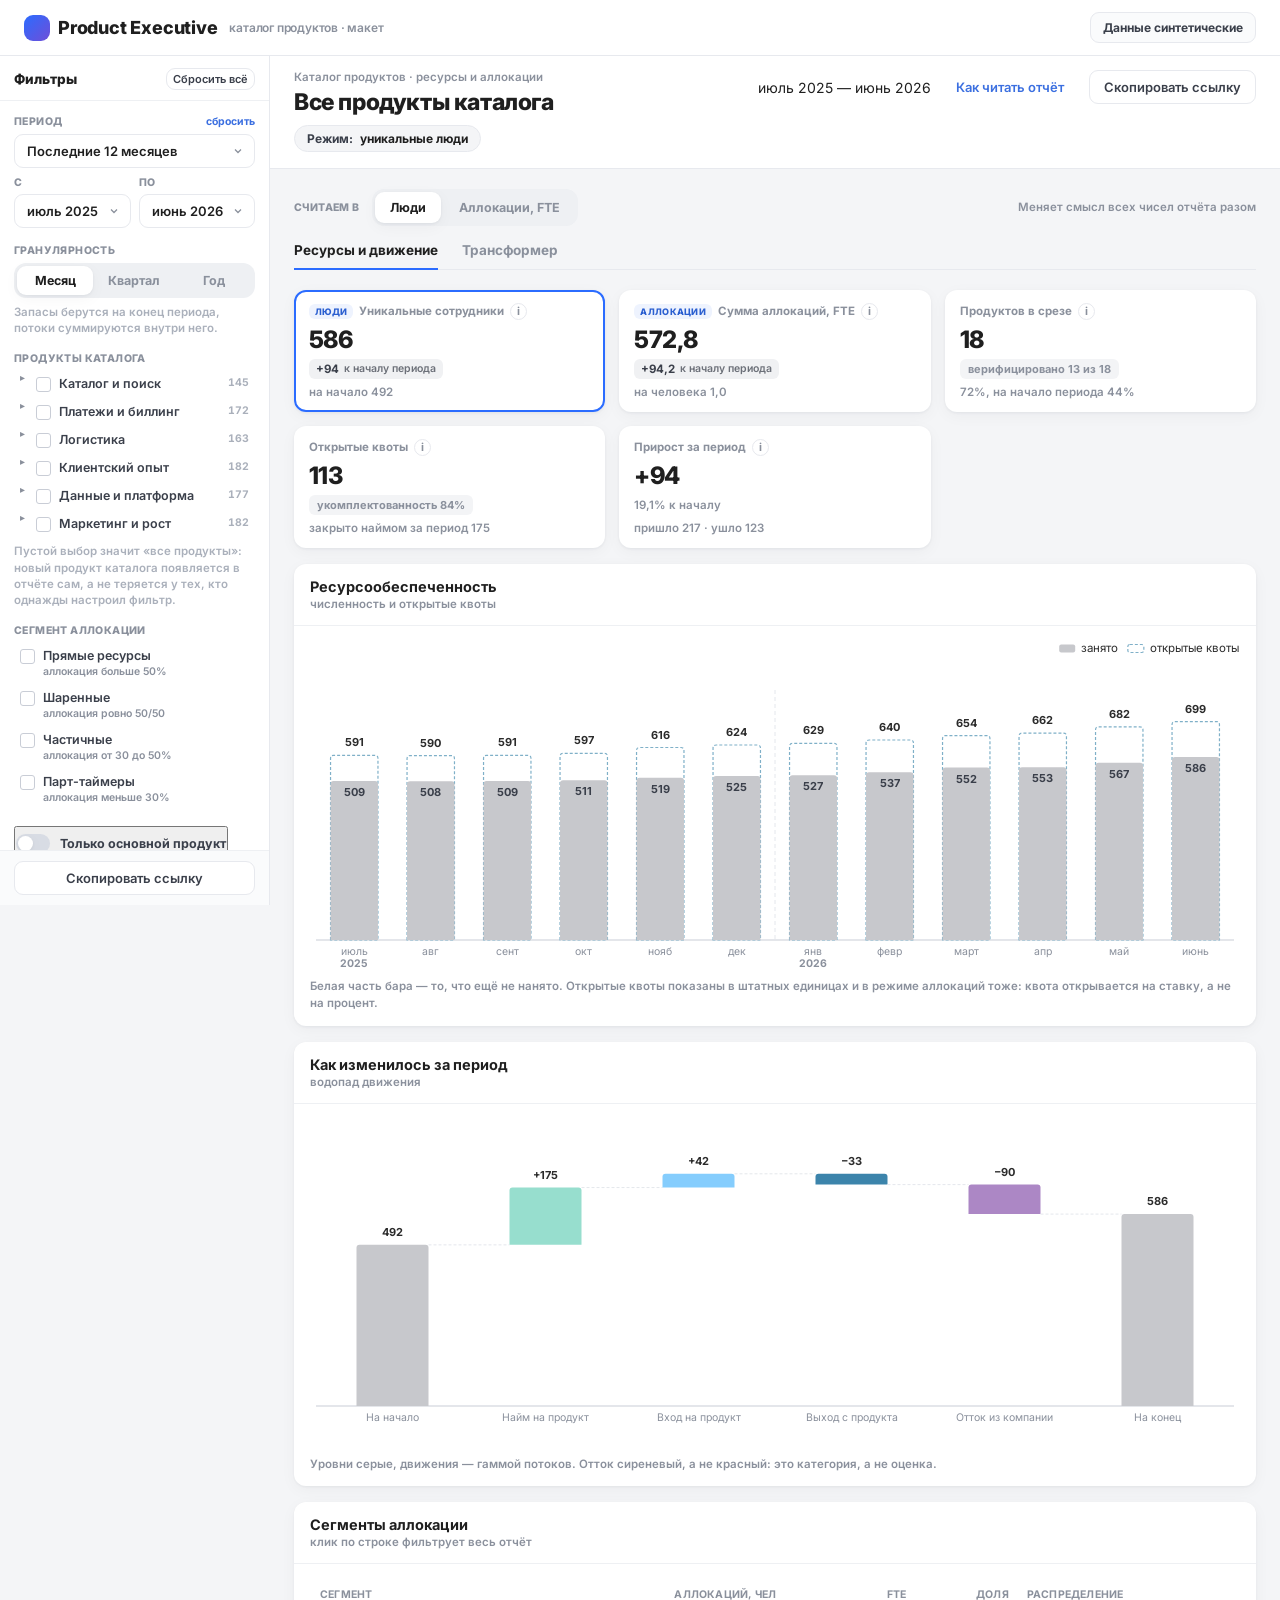
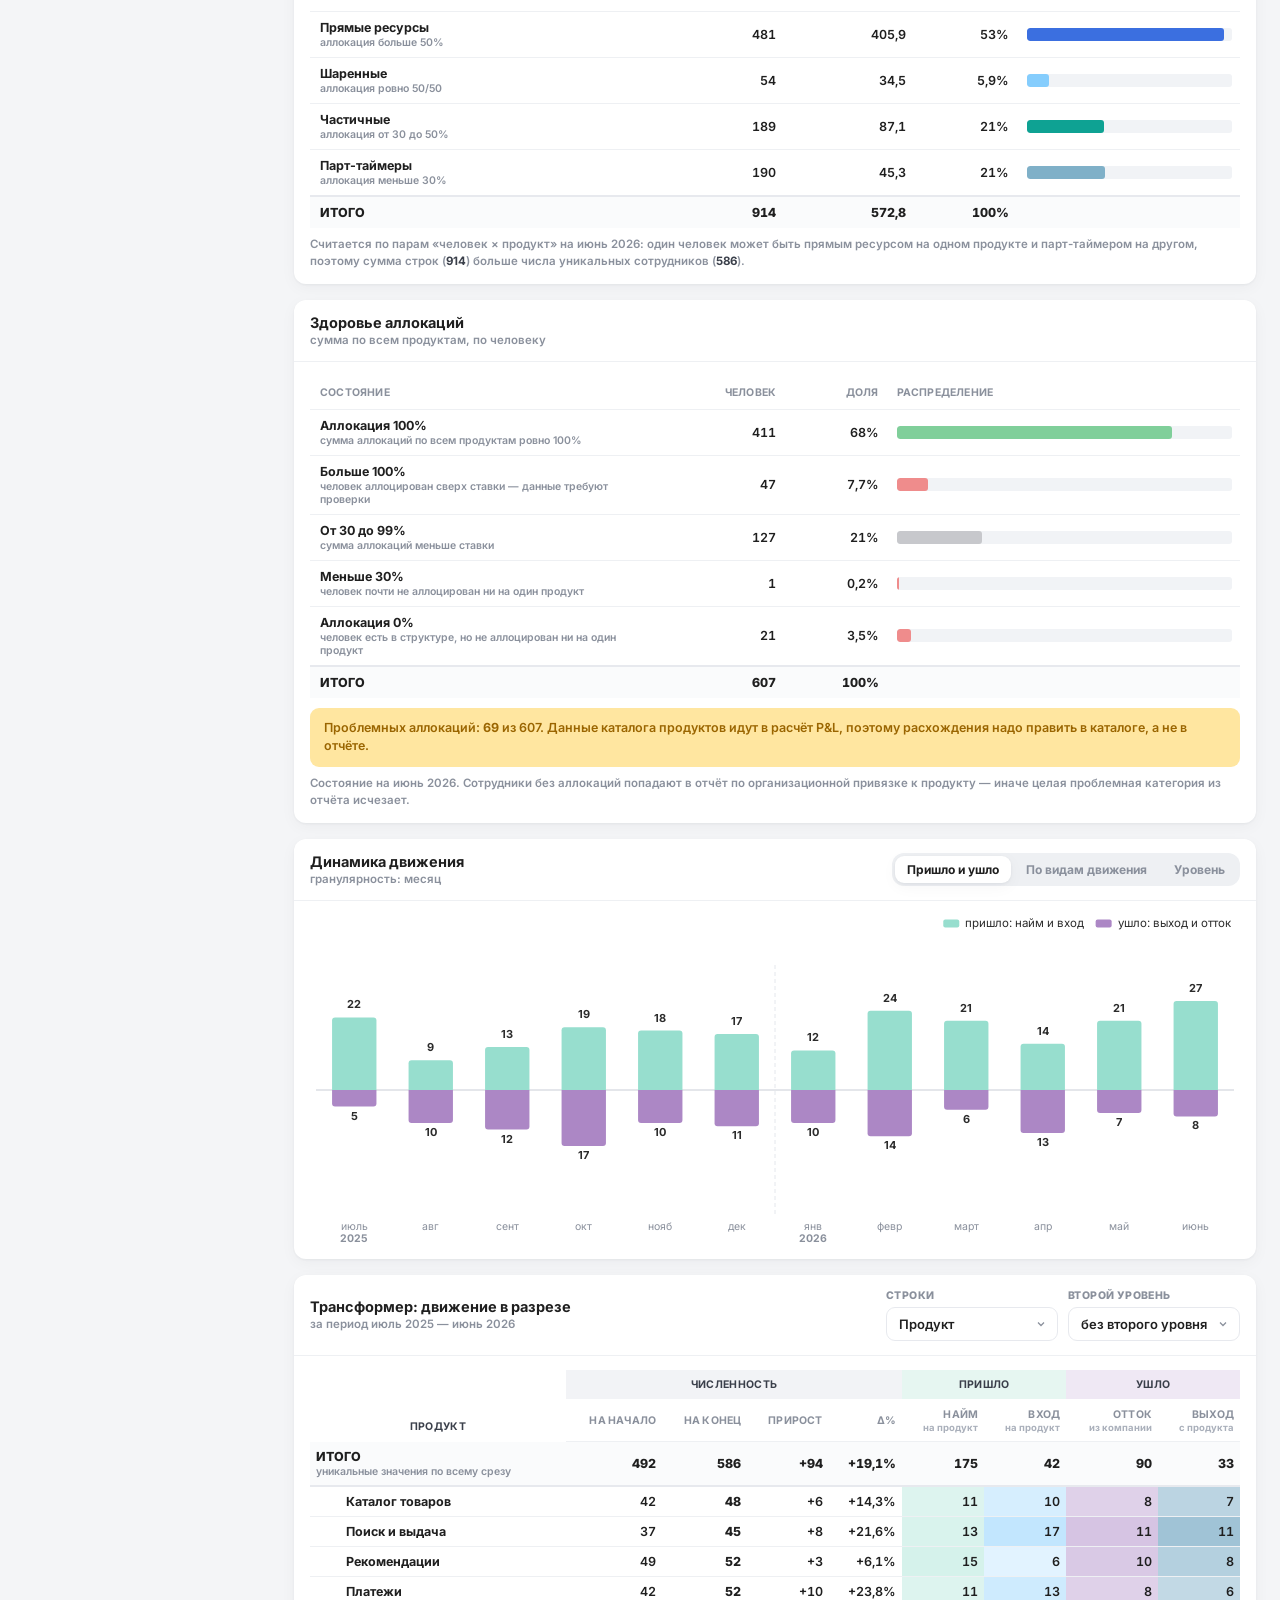
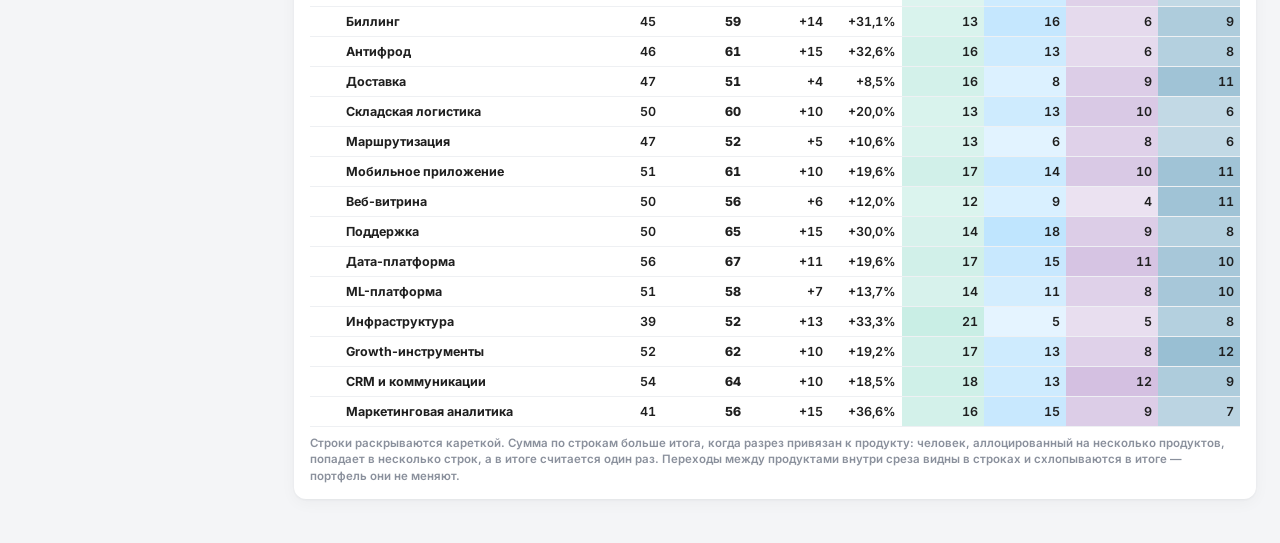
==== index.html @ 0eaf1af5 "Product Executive Report: ресурсы и аллокации по продуктовой структуре Аналитический борт для HRBP, " ====
<!DOCTYPE html>
<html lang="ru">
<head>
<meta charset="utf-8">
<meta name="viewport" content="width=device-width,initial-scale=1">
<title>Product Executive Report — ресурсы и аллокации по продуктовой структуре</title>
<link rel="preconnect" href="https://fonts.googleapis.com">
<link rel="preconnect" href="https://fonts.gstatic.com" crossorigin>
<link href="https://fonts.googleapis.com/css2?family=Inter:wght@400;600;700;800&display=swap" rel="stylesheet">
<link rel="stylesheet" href="styles.css">
</head>
<body>
<a class="skip-link" href="#view">Перейти к отчёту</a>
<div class="shelf-scrim" id="shelfScrim"></div>

<!-- ===== Шапка приложения =====
     Над телом отчёта живёт только одна полоса. Всё остальное — фильтры,
     контекст, точки входа в справку — внутри тела: во встраиваемом
     инструменте выше тела ничего своего не сверстать. -->
<header class="apphead">
  <div class="apphead-top">
    <button class="shelf-toggle" data-shelf="1" aria-label="Открыть фильтры" aria-expanded="false">☰</button>
    <div class="logo"><span class="mark"></span>Product Executive&nbsp;<small>каталог продуктов · макет</small></div>
    <div class="spacer"></div>
    <span class="period">Данные синтетические</span>
  </div>
</header>

<!-- ===== Полка фильтров слева, отчёт справа =====
     Полка стоит слева и остаётся на экране: этот отчёт читают, крутя
     страницу вниз, и фильтр обязан быть под рукой на любом блоке. -->
<div class="layout">
  <aside class="shelf" id="shelf" aria-label="Фильтры отчёта">
    <div class="shelf-h"><b>Фильтры</b>
      <button class="btn xs" data-reset="all">Сбросить всё</button></div>
    <div class="shelf-b" id="shelfBody"></div>
    <div class="shelf-f">
      <button class="btn" data-link="1">Скопировать ссылку</button>
    </div>
  </aside>

  <div class="main-col">
    <section class="reporthead" id="reporthead"></section>
    <main class="content" id="view" tabindex="-1"></main>
  </div>
</div>

<!-- ===== Как читать отчёт =====
     Онбординг, а не документация: четыре правила, каждое одной фразой
     и одним абзацем пояснения. -->
<div class="ovl hidden" id="helpOvl">
  <div class="modal">
    <div class="modal-h">
      <h3>Как читать отчёт</h3>
      <p>Четыре правила, которые делают весь отчёт понятным.</p>
    </div>
    <div class="modal-b">
      <div class="fgrp">
        <label>Люди и аллокации — разные числа, и оба верные</label>
        <div class="fhint">Аллокация — процент занятости человека на продукте, поэтому один человек
          живёт сразу на нескольких продуктах. В режиме «Люди» он считается один раз, в режиме
          «Аллокации» — своими процентами. Переключатель наверху меняет смысл всех чисел разом.</div>
      </div>
      <div class="fgrp">
        <label>Сумма по продуктам больше итога — так и должно быть</label>
        <div class="fhint">В разрезе по продуктам человек попадает в столько строк, на сколько
          продуктов он аллоцирован, а в итоге считается один раз. По этой же причине переходы между
          продуктами внутри выбранного среза видны в строках и схлопываются в итоге: портфель они
          не меняют.</div>
      </div>
      <div class="fgrp">
        <label>Четыре вида движения, а не два</label>
        <div class="fhint">Найм на продукт — человек новый и в компании, и на продукте.
          Вход на продукт — уже работал, но стоял на другом. Выход с продукта — остался в компании.
          Отток — ушёл из компании. В режиме аллокаций к ним добавляется пятое движение:
          изменение процента у тех, кто с продукта не уходил.</div>
      </div>
      <div class="fgrp">
        <label>Цвет здесь почти всегда категория, а не оценка</label>
        <div class="fhint">Гамма движения — бирюзовый приход, сиреневый уход — это виды потока,
          а не «хорошо» и «плохо»: рост найма сам по себе не достижение. Зелёный и красный
          появляются только там, где оценка действительно есть: верификация аллокаций,
          укомплектованность квот и здоровье аллокаций.</div>
      </div>
    </div>
    <div class="modal-f"><div class="sp"></div>
      <button class="btn primary" data-helpclose="1">Понятно</button></div>
  </div>
</div>

<!-- Порядок жёсткий: каждый следующий файл читает неймспейс предыдущего.
     Внешних библиотек нет — всё рисуется на голом SVG в draw.js. -->
<script src="data.js"></script>
<script src="draw.js"></script>
<script src="ui.js"></script>
<script src="screens/overview.js"></script>
<script src="screens/transformer.js"></script>
<script src="app.js"></script>
</body>
</html>
---- styles.css ----
/* ============================================================================
   Product Executive Report — стили.
   Дизайн-система TeamPulse: токены раздела 2 скопированы целиком, значения
   не правлены. Всё, что добавлено здесь, собрано ИЗ ТОКЕНОВ — новых величин
   «на глаз» в файле нет.
   ========================================================================== */
:root{
  /* ---------- Поверхности и текст ---------- */
  --bg:#f4f5f7; --card:#ffffff; --line:#e7e9ee; --line2:#eef0f3;
  --ink:#1f1f1f; --ink2:#3a3f4a; --muted:#8a909c; --muted2:#aab0bb;

  /* ---------- Светофор: ровно два сигнала ---------- */
  --green:#12b048; --green-bg:#bff2cd; --green-tx:#0a8f3c;
  --red:#f51f1f;   --red-bg:#ffcccc;   --red-tx:#d11414;
  /* Жёлтый в светофоре ЗАПРЕЩЁН. Он есть только для severity AI-плашек. */
  --warn:#f59300;  --warn-bg:#ffe6a0;  --warn-tx:#9a6500;

  /* ---------- Акцент и служебное ---------- */
  --blue:#3b6fe0;  --blue-bg:#eef3fe;  --act:#2b6cff;
  --ai:#6f4ed8;    --ai-bg:#f2eefc;    --ai-tx:#5334c4;
  --bench:#9aa0ac;

  /* ---------- Расстояния: десять ступеней ---------- */
  --s1:2px;  --s2:4px;  --s3:6px;  --s4:8px;  --s5:10px;
  --s6:12px; --s7:14px; --s8:16px; --s9:20px; --s10:24px;

  /* ---------- Типографика: семь ролей ---------- */
  --fs-micro:9.5px; --fs-cap:10.5px; --fs-note:11.5px; --fs-body:12.5px;
  --fs-lead:13.5px; --fs-head:16px;  --fs-hero:24px;

  /* ---------- Радиусы ---------- */
  --r1:3px; --r2:6px; --r3:9px; --r4:12px; --r5:16px; --r-pill:999px;
  --radius:var(--r4);
  --pad-cell:var(--s5);

  /* ---------- Тени: ровно две ---------- */
  --shadow:0 1px 3px rgba(20,28,45,.06),0 4px 16px rgba(20,28,45,.04);
  --shadow-lg:0 8px 28px rgba(20,28,45,.16);

  /* ---------- Геометрия ---------- */
  --head-h:51px;
  /* Зеркало STACK_GAP из draw.js. Один зазор задаётся двумя механизмами:
     внутри SVG — константой, между двумя SVG — этим токеном. Расходиться
     им нельзя, иначе одинаковый по смыслу воздух выглядит разным. */
  --chart-gap:26px;
  --shelf-w:270px;      /* ширина полки фильтров */
}
*{box-sizing:border-box}
html,body{margin:0;padding:0}
body{font-family:Inter,Helvetica,Arial,sans-serif;font-size:14px;
  background:var(--bg);color:var(--ink);-webkit-font-smoothing:antialiased}
button{font-family:inherit}
.hidden{display:none!important}

/* ===== Шапка приложения ===== */
.apphead{background:#fff;border-bottom:1px solid var(--line);position:sticky;top:0;z-index:50}
.apphead-top{display:flex;align-items:center;gap:var(--s7);padding:var(--s6) var(--s10)}
.logo{font-weight:800;font-size:18px;letter-spacing:-.2px;display:flex;align-items:center;gap:var(--s4)}
.logo .mark{width:26px;height:26px;border-radius:var(--r3);
  background:linear-gradient(135deg,#2b6cff,#6f4ed8);display:inline-block}
.logo small{color:var(--muted);font-weight:600;font-size:12px}
.apphead .spacer{flex:1}
.apphead .period{font-size:12px;color:var(--ink2);font-weight:700;border:1px solid var(--line);
  border-radius:var(--r3);padding:7px var(--s6);background:#fafbfc;white-space:nowrap}

/* ===== Кнопки ===== */
.btn{border:1px solid var(--line);background:#fff;border-radius:var(--r3);padding:8px 14px;
  font-weight:600;color:var(--ink2);cursor:pointer;font-size:13px;display:inline-flex;
  align-items:center;gap:7px;transition:background .15s,border-color .15s}
.btn:hover{background:#fafbfc;border-color:#d8dce4}
.btn.primary{background:var(--act);border-color:var(--act);color:#fff}
.btn.primary:hover{background:#1b5cf0}
.btn.ghost{border-color:transparent;color:var(--blue)}
.btn.ghost:hover{background:var(--blue-bg)}
.btn.xs{padding:3px 6px;min-width:24px;font-size:11px}

/* ===== Раскладка: полка фильтров слева, отчёт справа ===== */
.layout{display:flex;min-height:calc(100vh - var(--head-h));align-items:stretch}
.shelf{width:var(--shelf-w);flex:0 0 var(--shelf-w);background:#fff;
  border-right:1px solid var(--line);position:sticky;top:var(--head-h);
  height:calc(100vh - var(--head-h));display:flex;flex-direction:column}
.shelf-h{display:flex;align-items:center;gap:var(--s4);padding:var(--s6) var(--s7) var(--s5);
  border-bottom:1px solid var(--line2)}
.shelf-h b{font-size:var(--fs-lead);font-weight:800;flex:1}
.shelf-b{flex:1;min-height:0;overflow-y:auto;padding:var(--s7) var(--s7) var(--s9)}
.shelf-f{border-top:1px solid var(--line2);padding:var(--s5) var(--s7);display:flex;gap:var(--s4);background:#fafbfc}
.shelf-f .btn{flex:1;justify-content:center}
.main-col{flex:1;min-width:0;display:flex;flex-direction:column;background:var(--bg)}
.content{flex:1;padding:var(--s9) var(--s10) 44px;min-width:0}

/* ===== Группа фильтров ===== */
.fg{margin-bottom:var(--s8)}
.fg>label,.fg .fg-h{display:flex;align-items:center;gap:var(--s3);font-size:var(--fs-cap);
  text-transform:uppercase;letter-spacing:.4px;color:var(--muted);font-weight:800;margin-bottom:var(--s3)}
.fg .fg-h .sp{flex:1}
.fg .fg-h button{border:0;background:transparent;padding:0;font:inherit;font-size:var(--fs-cap);
  text-transform:none;letter-spacing:0;color:var(--blue);font-weight:700;cursor:pointer}
.fg .fg-h button:hover{text-decoration:underline}
.fhint{font-size:var(--fs-note);color:var(--muted2);font-weight:600;margin-top:var(--s3);line-height:1.4}
.ctl{display:flex;flex-direction:column;gap:5px}
.ctl>span,.ctl label{font-size:var(--fs-cap);text-transform:uppercase;letter-spacing:.4px;
  color:var(--muted);font-weight:800}
select,.ctl select{appearance:none;border:1px solid var(--line);background:#fff;border-radius:var(--r3);
  padding:8px 30px 8px var(--s6);font-size:13px;color:var(--ink);font-weight:600;cursor:pointer;
  width:100%;max-width:100%;text-overflow:ellipsis;font-family:inherit;
  background-image:url("data:image/svg+xml;utf8,<svg xmlns='http://www.w3.org/2000/svg' width='12' height='12' viewBox='0 0 24 24' fill='none' stroke='%238a909c' stroke-width='2.5'><path d='M6 9l6 6 6-6'/></svg>");
  background-repeat:no-repeat;background-position:right var(--s5) center}
.fg-row{display:flex;gap:var(--s4);margin-top:var(--s4)}
.fg-row .ctl{flex:1;min-width:0}

/* Сегментированный переключатель */
.sub-tabs{display:inline-flex;gap:3px;background:#eef0f3;border-radius:var(--r4);padding:3px;margin:0}
.sub-tab{border:0;background:transparent;padding:8px 15px;border-radius:var(--r3);font-weight:700;
  font-size:var(--fs-body);color:var(--muted);cursor:pointer;display:inline-flex;align-items:center;
  gap:7px;transition:background .15s,color .15s;white-space:nowrap}
.sub-tab:hover{color:var(--ink2)}
.sub-tab.active{background:#fff;color:var(--ink);box-shadow:var(--shadow)}
.sub-tabs.wide{display:flex;width:100%}
.sub-tabs.wide .sub-tab{flex:1;justify-content:center;padding:7px var(--s5)}

/* Чекбоксы: дерево продуктов, сегменты, флаги */
.opt-list{display:flex;flex-direction:column;gap:1px}
.opt-i{display:flex;align-items:flex-start;gap:var(--s4);width:100%;text-align:left;border:0;
  background:none;padding:5px var(--s3);border-radius:var(--r2);font:inherit;font-size:var(--fs-body);
  font-weight:600;color:var(--ink2);cursor:pointer;line-height:1.35}
.opt-i:hover{background:#f4f6fa}
.opt-i .box{flex:none;width:15px;height:15px;margin-top:1px;border:1.5px solid #c9cdd6;
  border-radius:var(--r1);background:#fff;position:relative}
.opt-i.on .box{background:var(--act);border-color:var(--act)}
.opt-i.on .box::after{content:'';position:absolute;left:4px;top:1px;width:4px;height:8px;
  border:solid #fff;border-width:0 2px 2px 0;transform:rotate(45deg)}
.opt-i.part .box{background:var(--act);border-color:var(--act)}
.opt-i.part .box::after{content:'';position:absolute;left:2.5px;top:6px;width:8px;height:2px;background:#fff}
.opt-i .nm{min-width:0;flex:1}
.opt-i .cnt{flex:none;font-size:var(--fs-cap);font-weight:700;color:var(--muted2);
  font-variant-numeric:tabular-nums}
.opt-i .sub{display:block;font-size:var(--fs-cap);color:var(--muted);font-weight:600}
.opt-i.kid{padding-left:var(--s9)}
.tree-tw{border:0;background:none;padding:0;margin:0;width:16px;flex:none;color:var(--muted);
  font-size:10px;cursor:pointer;line-height:1.35}
.tree-tw:hover{color:var(--act)}
.tree-row{display:flex;align-items:flex-start}
.tree-row .opt-i{flex:1;min-width:0}

/* Тумблер «только основной продукт» */
.sw-row{display:flex;align-items:center;gap:var(--s5);cursor:pointer;padding:var(--s3) 0}
.sw{flex:none;width:34px;height:19px;border-radius:var(--r-pill);background:#d8dce4;position:relative;
  transition:background .16s}
.sw::after{content:'';position:absolute;left:2px;top:2px;width:15px;height:15px;border-radius:50%;
  background:#fff;box-shadow:var(--shadow);transition:transform .16s}
.sw-row.on .sw{background:var(--act)}
.sw-row.on .sw::after{transform:translateX(15px)}
.sw-row .sw-t{font-size:var(--fs-body);font-weight:700;color:var(--ink2)}

/* ===== Заголовок отчёта ===== */
.reporthead{background:#fff;border-bottom:1px solid var(--line);padding:var(--s7) var(--s10) var(--s8)}
.rh-row{display:flex;align-items:flex-start;gap:var(--s8);flex-wrap:wrap}
.rh-main{min-width:0;flex:1}
.rh-crumbs{font-size:var(--fs-note);color:var(--muted);font-weight:600;margin-bottom:5px}
.rh-title{font-size:23px;font-weight:800;letter-spacing:-.4px;margin:0 0 var(--s4);line-height:1.2}
.rh-side{display:flex;align-items:center;gap:var(--s5);flex-wrap:wrap}
.chips{display:flex;align-items:center;gap:var(--s4);flex-wrap:wrap}
.chip{display:inline-flex;align-items:center;gap:7px;border-radius:var(--r-pill);padding:5px var(--s6);
  font-size:12px;font-weight:700;background:var(--blue-bg);color:#2b5fd0;border:1px solid #dbe6fd}
.chip .x{width:14px;height:14px;border-radius:50%;border:0;padding:0;cursor:pointer;
  background:rgba(43,95,208,.14);color:#2b5fd0;font-size:11px;line-height:1;
  display:inline-flex;align-items:center;justify-content:center}
.chip .x:hover{background:rgba(43,95,208,.28)}
.chip.bench{background:#f4f5f7;color:var(--ink2);border-color:var(--line)}
.chip.bench b{color:var(--ink)}

/* Полоса режима: люди или аллокации. Стоит над отчётом, потому что меняет
   не один блок, а смысл всех чисел сразу. */
.moderow{display:flex;align-items:center;gap:var(--s6);flex-wrap:wrap;margin:0 0 var(--s8)}
.moderow .lbl{font-size:var(--fs-cap);text-transform:uppercase;letter-spacing:.4px;
  color:var(--muted);font-weight:800}
.moderow .sp{flex:1}
.hint-txt{font-size:var(--fs-note);color:var(--muted);font-weight:600;max-width:520px;text-align:right}
.tabs{display:flex;gap:var(--s10);border-bottom:1px solid var(--line);margin:0 0 var(--s9)}
.tab{border:0;background:none;padding:0 0 var(--s5);font:inherit;font-size:var(--fs-lead);
  font-weight:700;color:var(--muted);cursor:pointer;border-bottom:2px solid transparent;margin-bottom:-1px}
.tab:hover{color:var(--ink2)}
.tab.active{color:var(--ink);border-bottom-color:var(--act)}

/* ===== Заголовок блока ===== */
.block-h{display:flex;align-items:baseline;gap:var(--s6);margin:var(--s10) 0 var(--s5);flex-wrap:wrap}
.block-h:first-child{margin-top:0}
.block-name{font-size:var(--fs-head);font-weight:800;letter-spacing:-.2px}
.block-hint{font-size:12px;color:var(--muted);font-weight:600}
.block-h .sp{flex:1}

/* ===== KPI ===== */
.kpis{display:grid;grid-template-columns:repeat(auto-fit,minmax(176px,1fr));gap:var(--s7);
  margin-bottom:var(--s8)}
.kpis.n2{grid-template-columns:repeat(2,minmax(0,1fr))}
.kpis.n3{grid-template-columns:repeat(3,minmax(0,1fr))}
.kpis.n4{grid-template-columns:repeat(4,minmax(0,1fr))}
.kpis.n5{grid-template-columns:repeat(5,minmax(0,1fr))}
.kpi{background:#fff;border-radius:var(--radius);box-shadow:var(--shadow);padding:13px 15px}
.kpi .k-label{font-size:var(--fs-note);color:var(--muted);font-weight:700;margin-bottom:7px;
  display:flex;align-items:center;gap:var(--s3);flex-wrap:wrap}
.kpi .k-val{font-size:var(--fs-hero);font-weight:800;letter-spacing:-.6px;line-height:1.1}
.kpi .k-row{display:flex;align-items:center;gap:var(--s4);margin-top:var(--s3);flex-wrap:wrap}
.kpi .k-row:empty{margin:0}
.kpi .k-sub{font-size:var(--fs-note);color:var(--muted);font-weight:600}
.kpi.lead-card{outline:2px solid var(--act);outline-offset:-2px}
/* Одна высота строк во всей полосе: карточка — subgrid на четыре строки
   родителя. Перенос заголовка в одной карточке добавляет строку ВСЕМ, зато
   значения и подписи остаются на одном уровне. @supports обязателен: без
   subgrid карточка должна остаться обычным блоком. */
@supports (grid-template-rows:subgrid){
  .kpi{display:grid;grid-template-rows:subgrid;grid-row:span 4;row-gap:0}
}

/* ===== Панели ===== */
.panel{background:#fff;border-radius:var(--radius);box-shadow:var(--shadow);overflow:hidden}
.panel-h{padding:var(--s7) var(--s8);font-weight:700;font-size:14.5px;
  border-bottom:1px solid var(--line2);display:flex;align-items:center;
  justify-content:space-between;gap:var(--s6)}
.panel-h .sub{font-size:var(--fs-note);color:var(--muted);font-weight:600}
.panel-h .h-txt{display:flex;flex-direction:column;gap:2px;min-width:0}
.panel-h.with-tabs{flex-wrap:wrap;row-gap:var(--s5)}
.panel-h .sub-tabs{margin:0 0 0 auto;flex:0 0 auto}
.panel-h .sub-tabs .sub-tab{padding:6px var(--s6);font-size:12px}
.panel-h select{width:auto;min-width:150px}
.panel-b{padding:var(--s7) var(--s8)}
/* Переключатели содержимого панели живут в её шапке или первой строкой тела —
   там, где меняется то, что они переключают, а не в отдельной полосе над
   панелью. Больше пяти вариантов — это select, а не сегментированный
   переключатель. */
.h-ctl{display:flex;gap:var(--s5);align-items:flex-end;flex-wrap:wrap;margin:0 0 var(--s7)}
.panel-h .h-ctl{margin:0 0 0 auto}
.h-ctl select{min-width:0;width:auto}
.h-ctl .ctl{min-width:132px}
/* align-items:start — панели стоят своей высотой. Тянуть их до высоты соседа
   значит копить пустоту под таблицей: соседняя панель выше не потому, что
   в ней больше смысла, а потому, что в ней больше строк. */
.grid2{display:grid;grid-template-columns:minmax(0,1fr) minmax(0,1fr);gap:var(--s8);align-items:start}
.grid-2-1{display:grid;grid-template-columns:minmax(0,1.35fr) minmax(0,1fr);gap:var(--s8);align-items:start}
.stack{display:flex;flex-direction:column;gap:var(--s8)}

/* ===== Дельты и метки ===== */
.delta{display:inline-flex;align-items:center;gap:5px;font-size:var(--fs-note);font-weight:700;
  padding:3px 7px;border-radius:var(--r2);white-space:nowrap;cursor:help}
.delta .d-vs{font-weight:600;font-size:var(--fs-cap);opacity:.72}
.delta.up{background:var(--green-bg);color:var(--green-tx)}
.delta.down{background:var(--red-bg);color:var(--red-tx)}
.delta.flat{background:#f0f1f3;color:var(--muted)}
.delta.neu{background:#f0f1f3;color:var(--ink2)}
.sig-chip{display:inline-block;font-size:11px;font-weight:700;padding:3px var(--s4);
  border-radius:var(--r2);white-space:nowrap}
.sig-chip.good{background:var(--green-bg);color:var(--green-tx)}
.sig-chip.bad{background:var(--red-bg);color:var(--red-tx)}
.sig-chip.warn,.sig-chip.neutral{background:#f3f4f6;color:var(--muted)}
.kpi-tag{display:inline-block;font-size:9px;font-weight:800;text-transform:uppercase;
  letter-spacing:.3px;padding:2px var(--s3);border-radius:var(--r2);
  background:var(--blue-bg);color:#2b5fd0}
.info{display:inline-flex;align-items:center;justify-content:center;width:17px;height:17px;
  border-radius:50%;border:1px solid var(--line);background:#fff;color:var(--muted);
  font-family:inherit;font-size:11px;font-weight:700;line-height:1;letter-spacing:.2px;
  cursor:help;flex:0 0 auto;user-select:none;transition:border-color .12s,color .12s,background .12s}
.info:hover{border-color:var(--act);background:var(--blue-bg);color:var(--act)}

/* ===== Кольцевой индикатор доли ===== */
.ring{display:inline-flex;align-items:center;gap:var(--s5)}
.ring svg{display:block}
.ring .rv{font-size:var(--fs-lead);font-weight:800}

/* ===== Таблицы ===== */
.ptable{width:100%;border-collapse:collapse;font-size:var(--fs-body)}
.ptable th{font-size:var(--fs-cap);text-transform:uppercase;letter-spacing:.2px;color:var(--muted);
  font-weight:700;text-align:right;padding:var(--s5) var(--s4);border-bottom:1px solid var(--line2);
  white-space:nowrap}
.ptable th.txt{text-align:left;padding-left:var(--pad-cell)}
.ptable td{text-align:right;padding:var(--s4);font-weight:600;border-bottom:1px solid var(--line2);
  white-space:nowrap;font-variant-numeric:tabular-nums}
.ptable td.txt{text-align:left;font-weight:700;padding-left:var(--pad-cell);font-variant-numeric:normal}
.ptable tr.urow{cursor:pointer}
.ptable tr.urow:hover{background:#fafbfc}
.ptable tr.urow.sel{background:#f5f8ff;box-shadow:inset 3px 0 0 var(--act)}
.ptable tr.total td{border-top:2px solid var(--line);border-bottom:0;font-weight:800;background:#fafbfc}
.unit-sub{display:block;font-size:var(--fs-cap);color:var(--muted);font-weight:600;margin-top:1px}
.ptable.dense th{padding:var(--s4) var(--s3);font-size:var(--fs-cap)}
.ptable.dense td{padding:7px var(--s3)}
.ptable.dense td.lead{font-weight:800;color:var(--ink)}
.ptable.dense td.vs,.ptable.dense th.vs{border-left:1px solid var(--line2)}
.tbl-wrap{overflow:auto;max-width:100%}

/* Каретка раскрытия — своя колонка, не приклеена к тексту. Строки без детей
   получают распорку, тогда имена стоят на одной вертикали. */
.caret-btn{display:inline-flex;align-items:center;justify-content:center;width:23px;height:23px;
  margin-right:7px;border:0;background:transparent;border-radius:var(--r2);color:var(--ink2);
  font-size:12px;cursor:pointer;transition:background .15s,color .15s;flex:0 0 auto}
.caret-btn:hover{background:#e7edf7;color:var(--act)}
.caret-btn[data-open]{color:var(--act)}
.caret-spacer{display:inline-block;width:23px;margin-right:7px;flex:0 0 auto}
.ptable td.txt .row-label{display:flex;align-items:flex-start}
.ptable td.txt .row-body{min-width:0}
.ptable tr.lvl2 td.txt{padding-left:var(--s10)}
.ptable tr.lvl2 td.txt .row-body{font-weight:600;color:var(--ink2)}
.ptable tr.lvl2 td{background:#fcfcfd}
.ptable tr.lvl3 td.txt{padding-left:44px}
.ptable tr.lvl3 td.txt .row-body{font-weight:600;color:var(--muted)}
.ptable tr.lvl3 td{background:#fcfcfd}
.hint-col{display:block;font-size:var(--fs-micro);font-weight:700;color:var(--muted2);
  text-transform:none;letter-spacing:0;margin-top:1px}

/* ---------- Трансформер ----------
   Шапка в две строки: смысловые группы сверху, имена колонок под ними.
   Заливка группы — гамма потоков, а НЕ светофор: приход не «хорошо»,
   уход не «плохо», оценки у движения нет. */
.pivot thead th{position:sticky;top:0;z-index:3;background:#fff}
/* Липкая строка ИТОГО стоит ПОД шапкой, поэтому её смещение обязано равняться
   высоте шапки. У таблицы с одной строкой заголовков это 26px, у трансформера
   движения с группами колонок — вдвое больше. Пока смещение было одно на всех,
   двухстрочный отступ у однострочной шапки прятал первую строку данных под
   заголовком: в матрице пропадала самая крупная профессия. */
.pivot tr.total.top td{position:sticky;top:26px;z-index:2;border-top:0;
  border-bottom:2px solid var(--line);background:#fafbfc}
.pivot.grp2 thead tr:last-child th{top:26px}
.pivot.grp2 tr.total.top td{top:52px}
.pivot thead tr.grp th{top:0;text-align:center;font-size:var(--fs-cap);letter-spacing:.3px;
  color:var(--ink2);border-bottom:1px solid #fff}
.pivot thead tr.grp th.g-cnt{background:#f2f3f6}
.pivot thead tr.grp th.g-in{background:#e6f6f1}
.pivot thead tr.grp th.g-out{background:#efe8f4}
.pivot thead tr.grp th.g-alloc{background:#e7f2f7}
.pivot thead th[rowspan]{text-align:left;vertical-align:bottom;background:#fff}
.pivot td .zero{color:var(--muted2)}
.pivot th.txt{min-width:168px}
.pivot td.txt{max-width:260px;white-space:normal}
.stable th,.mtx th{text-align:right}
.stable th.txt,.mtx th.txt{text-align:left}

/* ---------- Разбивка полосой в ячейке ----------
   Кольца и горизонтальные бар-чарты для разбивок запрещены: доля читается
   по числу точнее, чем по углу сектора. Полоса растёт от левого края —
   у всех строк общий старт, поэтому длины сравниваются глазом. */
.btable td.barcell,.btable th.bar-th{text-align:left;padding-left:var(--pad-cell)}
/* Пояснение под именем строки переносится по словам. Общий запрет переносов
   в таблицах касается ЧИСЛОВЫХ колонок — их ужимать нельзя. Здесь же
   однострочное пояснение раздувало первую колонку, и полоса распределения
   уезжала за край панели. */
.btable td.txt{white-space:normal}
.btable td.txt .unit-sub{white-space:normal}
.cellbar{display:block;width:100%;height:13px;background:#f1f3f6;border-radius:var(--r1);
  overflow:hidden;cursor:help}
.cellbar i{display:block;height:100%;border-radius:var(--r1);background:var(--act);min-width:2px}
.btable tr.total td{border-bottom:0}

/* ===== Графики ===== */
.svgchart{width:100%}
.svgchart svg{display:block;max-width:100%}
.svgchart.fill{height:100%}
.chart-stack{display:flex;flex-direction:column;gap:var(--chart-gap)}
.hit{fill:#2b6cff;fill-opacity:0;transition:fill-opacity .12s}
.barg:hover .hit,.ptg:hover .hit{fill-opacity:.05}
.barg:hover .bar{filter:brightness(1.06) saturate(1.25)}
.ptg:hover .dot{r:5.2;stroke-width:2.6}
.svgchart .dot,.svgchart .bar{transition:filter .12s,r .12s,stroke-width .12s}
@keyframes tp-grow{from{transform:scaleY(0)}to{transform:scaleY(1)}}
@keyframes tp-fade{from{opacity:0}to{opacity:1}}
@keyframes tp-draw{from{stroke-dashoffset:1}to{stroke-dashoffset:0}}
.svgchart.anim .bar{transform-box:fill-box;animation:tp-grow .48s cubic-bezier(.22,.61,.36,1) both}
.svgchart.anim .bar.up{transform-origin:50% 100%}
.svgchart.anim .bar.dn{transform-origin:50% 0}
.svgchart.anim .ln{stroke-dasharray:1;stroke-dashoffset:1;
  animation:tp-draw .76s cubic-bezier(.4,0,.2,1) both}
.svgchart.anim .lnb{animation:tp-fade .5s ease-out both;animation-delay:.1s}
.svgchart.anim .fade,.svgchart.anim .dot{animation:tp-fade .3s ease-out both}

/* ===== Легенда, сноски, пустое состояние ===== */
.legend{display:flex;gap:var(--s8);flex-wrap:wrap;align-items:center;margin:0 0 var(--s6);
  font-size:12px;color:var(--ink2)}
.legend .sw{display:inline-flex;align-items:center;gap:var(--s3);font-weight:600}
.legend .dot{width:11px;height:11px;border-radius:var(--r1);display:inline-block}
.legend .dot.hollow{background:#fff;border:1.5px dashed}
.tbl-note{margin-top:var(--s4);font-size:var(--fs-note);color:var(--muted);font-weight:600;line-height:1.45}
.tbl-note b{color:var(--ink2)}
.note-inline{font-size:12px;color:var(--muted);background:#fff;border:1px dashed var(--line);
  border-radius:var(--r3);padding:11px var(--s7);margin-bottom:var(--s7);line-height:1.5}
.empty{background:#fff;border-radius:var(--radius);box-shadow:var(--shadow);padding:38px var(--s10);
  text-align:center;color:var(--muted)}
.empty b{display:block;color:var(--ink);font-size:15px;margin-bottom:var(--s3)}

/* ===== Плашка проблемы ===== */
/* Блок, а не flex-строка: внутри плашки живёт обычный текст с выделенными
   числами, и каждый <b> в flex-раскладке становился отдельной колонкой —
   фраза рассыпалась на куски. */
.flag{display:block;border-radius:var(--r3);padding:11px var(--s7);font-size:var(--fs-body);
  font-weight:600;line-height:1.5;background:var(--warn-bg);color:var(--warn-tx);margin-top:var(--s5)}
.flag.ok{background:#fff;border:1px solid var(--line2);color:var(--muted)}
.flag .ok-dot{display:inline-block;width:8px;height:8px;border-radius:50%;
  background:var(--green);margin-right:var(--s3)}

/* ===== Тултип: единственный механизм подсказок ===== */
.tip{position:fixed;z-index:400;pointer-events:none;opacity:0;transform:translateY(3px);
  transition:opacity .11s ease-out,transform .11s ease-out;background:#fff;
  border:1px solid var(--line);border-radius:var(--r3);
  box-shadow:0 10px 30px rgba(24,33,50,.18),0 2px 6px rgba(24,33,50,.08);
  padding:9px var(--s6);font-size:12px;line-height:1.45;color:var(--ink2);font-weight:500;
  min-width:148px;max-width:300px;white-space:normal}
.tip.on{opacity:1;transform:none}
.tip .t-h{display:block;font-size:var(--fs-cap);font-weight:700;letter-spacing:.2px;
  color:var(--muted);margin-bottom:var(--s3)}
.tip .t-x{display:block;font-size:12px;font-weight:500;color:var(--ink2);line-height:1.45}
.tip .t-r{display:flex;align-items:center;gap:var(--s4);margin-top:var(--s2)}
.tip .t-r:first-child{margin-top:0}
.tip .t-m{display:inline-block;flex:0 0 auto;width:10px;height:9px;border-radius:var(--r1)}
.tip .t-m.dash{height:0;width:14px;border-radius:0;border-top:2px dashed;background:none}
.tip .t-l{font-size:var(--fs-note);font-weight:600;color:var(--muted);min-width:0}
.tip .t-v{display:inline;margin:0 0 0 auto;font-size:var(--fs-lead);font-weight:700;color:var(--ink);
  white-space:nowrap;font-variant-numeric:tabular-nums}
.tip .t-r.bench .t-v{color:var(--muted);font-weight:600}
.tip .t-n{display:block;font-size:var(--fs-note);font-weight:500;color:var(--muted);margin-top:5px}
.tip .t-r+.t-n{margin-top:var(--s4);padding-top:7px;border-top:1px solid var(--line2)}
.tip .t-n+.t-n{margin-top:2px;padding-top:0;border-top:0}
.info,.cellbar,.delta{cursor:help}

/* ===== Модалка ===== */
.ovl{position:fixed;inset:0;background:rgba(20,28,45,.42);z-index:60;display:flex;
  align-items:flex-start;justify-content:center;padding:56px 18px;overflow:auto}
.modal{background:#fff;border-radius:var(--r5);box-shadow:var(--shadow-lg);width:100%;
  max-width:660px;overflow:hidden}
.modal-h{padding:18px var(--s10) var(--s7)}
.modal-h h3{margin:0 0 5px;font-size:18px;font-weight:800;letter-spacing:-.3px}
.modal-h p{margin:0;font-size:var(--fs-body);color:var(--muted);line-height:1.45}
.modal-b{padding:var(--s8) var(--s10) var(--s4);border-top:1px solid var(--line2)}
.modal-f{padding:var(--s7) var(--s10) 18px;border-top:1px solid var(--line2);display:flex;
  align-items:center;gap:var(--s5);background:#fafbfc}
.modal-f .sp{flex:1}
.fgrp{margin-bottom:18px}
.fgrp>label{display:block;font-size:11px;text-transform:uppercase;letter-spacing:.4px;
  color:var(--muted);font-weight:800;margin-bottom:var(--s4)}
.fgrp .fhint{font-size:var(--fs-note);color:var(--muted2);font-weight:600;margin-top:7px;line-height:1.45}

/* ===== Доступность ===== */
:focus-visible{outline:3px solid rgba(43,108,255,.32);outline-offset:2px}
button:focus-visible,a:focus-visible,select:focus-visible{outline-color:var(--act)}
.skip-link{position:fixed;left:12px;top:-60px;z-index:9999;background:var(--ink);color:#fff;
  padding:10px var(--s7);border-radius:var(--r3);font-weight:700;text-decoration:none;transition:top .15s}
.skip-link:focus{top:12px}
.sr-only{position:absolute!important;width:1px!important;height:1px!important;padding:0!important;
  margin:-1px!important;overflow:hidden!important;clip:rect(0,0,0,0)!important;
  white-space:nowrap!important;border:0!important}
.urow:focus{outline:3px solid rgba(43,108,255,.25);outline-offset:-3px;background:#f5f8ff}
.shelf-toggle{display:none;border:1px solid var(--line);background:#fff;border-radius:var(--r3);
  padding:8px var(--s5);font-weight:800;color:var(--ink);cursor:pointer}
.shelf-scrim{display:none}
@media (prefers-reduced-motion:reduce){
  *,*:before,*:after{scroll-behavior:auto!important;animation-duration:.01ms!important;
    animation-iteration-count:1!important;transition-duration:.01ms!important}
}

/* ===== Адаптив =====
   Пороги поставлены по замерам: полка 270px плюс минимальная ширина отчёта
   (примерно 860px под трансформер из десяти колонок) перестают помещаться
   около 1180px — там полка и уезжает в выдвижную панель. */
@media(max-width:1320px){
  .kpis.n5{grid-template-columns:repeat(3,minmax(0,1fr))}
  .grid2,.grid-2-1{grid-template-columns:1fr}
}
@media(max-width:1180px){
  .layout{display:block}
  .shelf{position:fixed;z-index:120;left:0;top:0;bottom:0;width:min(86vw,320px);height:auto;
    transform:translateX(-105%);transition:transform .22s ease;
    box-shadow:8px 0 28px rgba(20,28,45,.18)}
  .shelf.open{transform:translateX(0)}
  .shelf-scrim{position:fixed;z-index:110;inset:0;background:rgba(20,28,45,.38)}
  .shelf-scrim.open{display:block}
  .shelf-toggle{display:inline-flex}
  .apphead{position:static}
  .content{padding:var(--s8) var(--s9) 40px}
  .reporthead{padding:var(--s7) var(--s9)}
}
@media(max-width:900px){
  .kpis,.kpis.n3,.kpis.n4,.kpis.n5{grid-template-columns:repeat(2,minmax(0,1fr));gap:var(--s5)}
  /* На узком экране таблица прокручивается, а не переносится: ужать числовые
     колонки нельзя — между значениями останется меньше воздуха, чем внутри них. */
  .tbl-wrap{overflow-x:auto}
  .ptable.pivot{min-width:860px}
  .panel-h{flex-wrap:wrap}
  .panel-h .sub-tabs{margin-left:0}
}
@media(max-width:640px){
  .kpis,.kpis.n2,.kpis.n3,.kpis.n4,.kpis.n5{grid-template-columns:1fr}
  .sub-tabs{display:flex;overflow-x:auto;max-width:100%}
  .panel-h{padding:var(--s6)}.panel-b{padding:var(--s5)}
  .content{padding:var(--s6)}
  .rh-title{font-size:20px}
  .tabs{gap:var(--s7)}
}

/* ===== Печать: не отдельная вёрстка, а снятие интерактива ===== */
@media print{
  body{background:#fff}
  .apphead,.shelf,.shelf-scrim,.sub-tabs,.btn,.tip,.tabs{display:none!important}
  .layout{display:block}
  .content{padding:0}
  .panel,.kpi{box-shadow:none;break-inside:avoid}
  .chips .x{display:none}
}
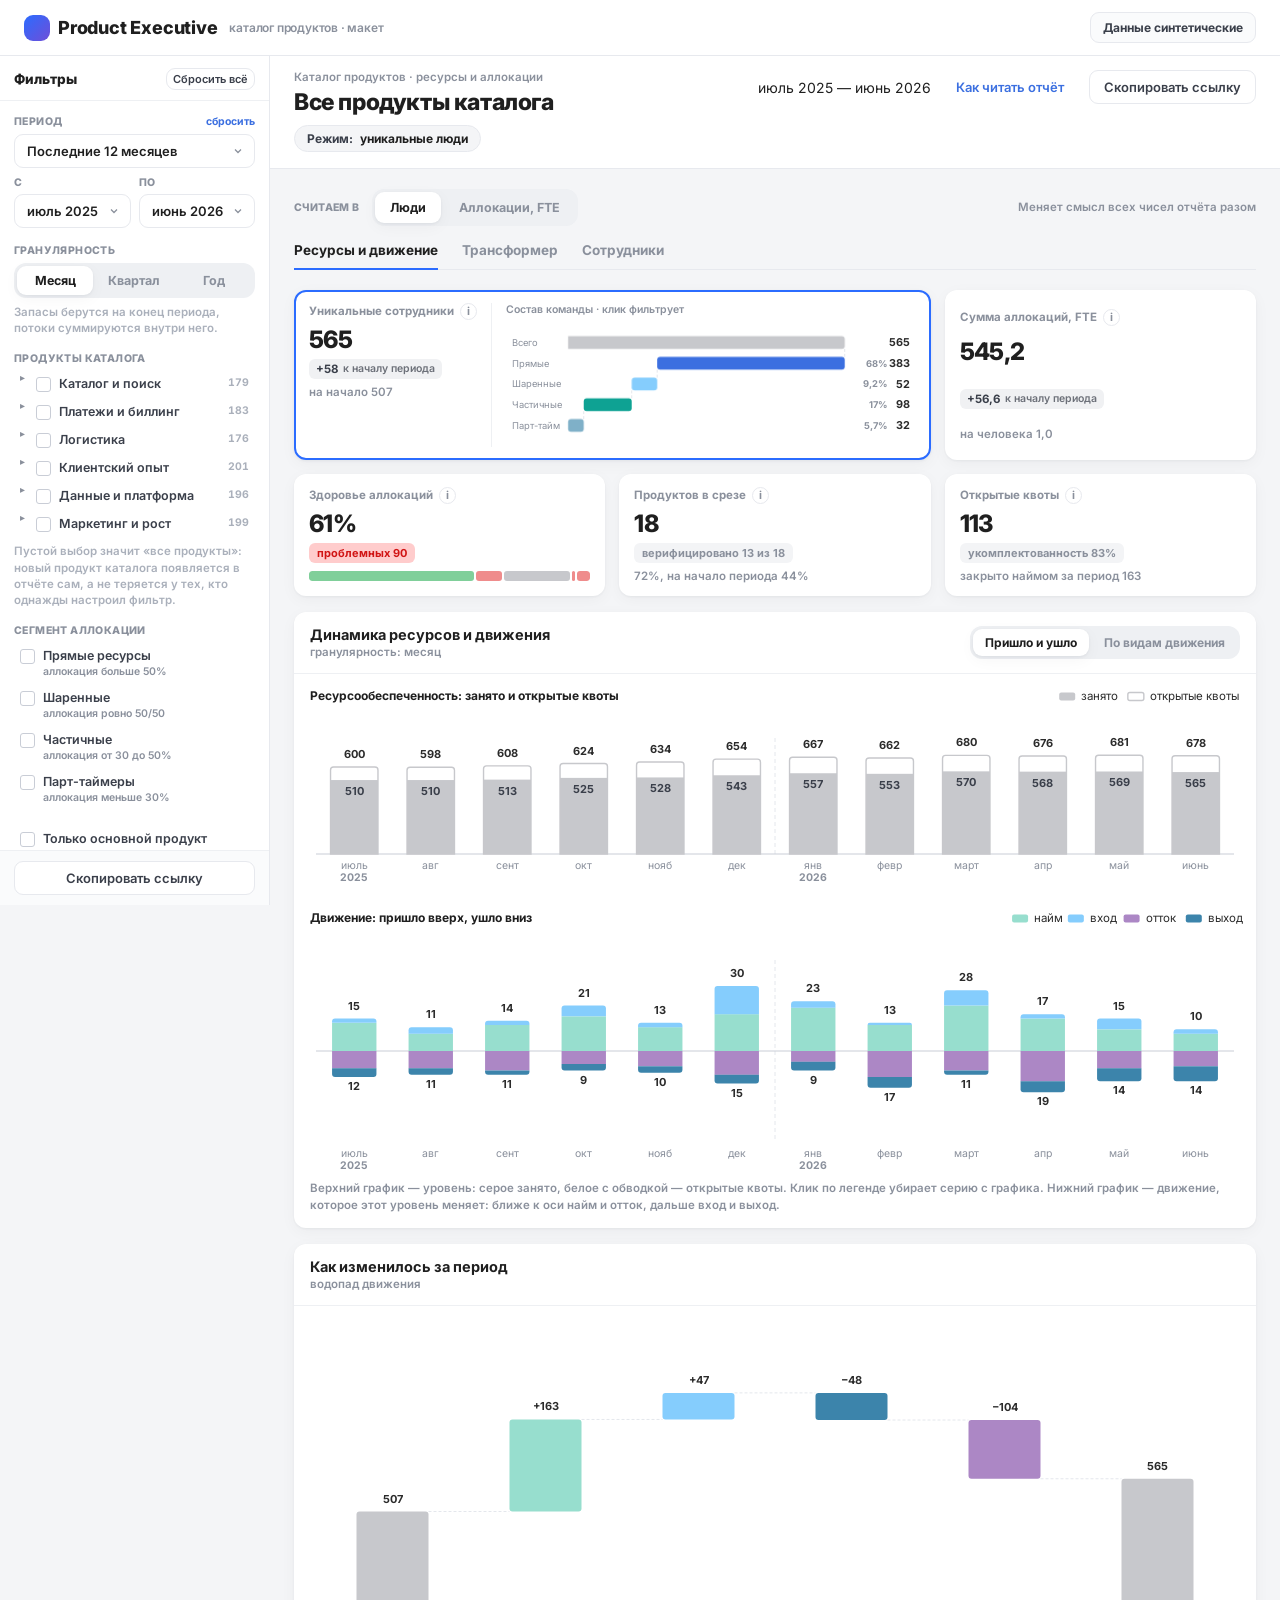
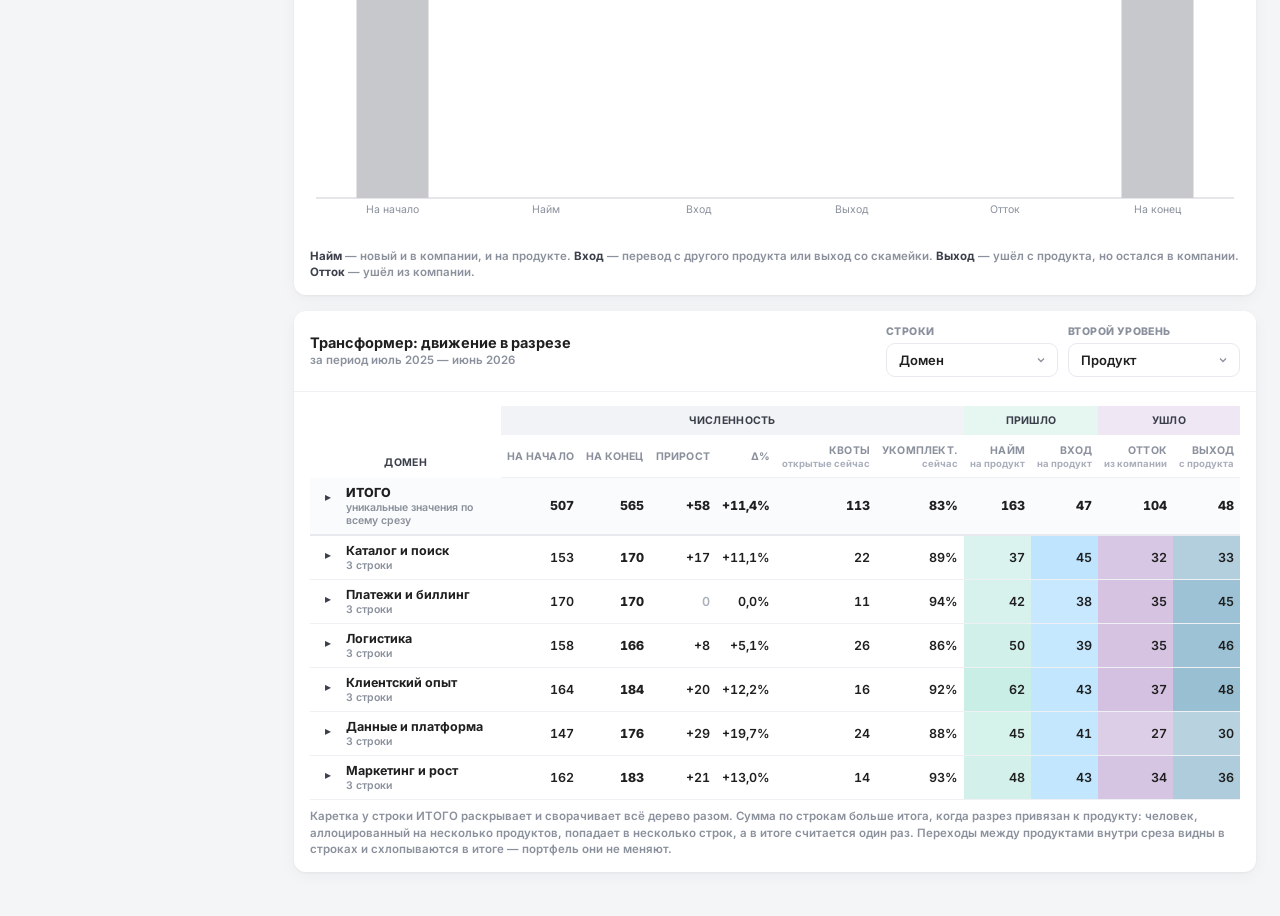
==== commit f0fdc350: "Детализация до людей, перетоки между продуктами, выгрузка Ревью с ролей продуктового лидера и HRBP п" ====
--- a/index.html
+++ b/index.html
@@ -95,6 +95,7 @@
 <script src="ui.js"></script>
 <script src="screens/overview.js"></script>
 <script src="screens/transformer.js"></script>
+<script src="screens/people.js"></script>
 <script src="app.js"></script>
 </body>
 </html>
--- a/styles.css
+++ b/styles.css
@@ -142,15 +142,19 @@
 .tree-row{display:flex;align-items:flex-start}
 .tree-row .opt-i{flex:1;min-width:0}
 
-/* Тумблер «только основной продукт» */
-.sw-row{display:flex;align-items:center;gap:var(--s5);cursor:pointer;padding:var(--s3) 0}
-.sw{flex:none;width:34px;height:19px;border-radius:var(--r-pill);background:#d8dce4;position:relative;
-  transition:background .16s}
-.sw::after{content:'';position:absolute;left:2px;top:2px;width:15px;height:15px;border-radius:50%;
-  background:#fff;box-shadow:var(--shadow);transition:transform .16s}
-.sw-row.on .sw{background:var(--act)}
-.sw-row.on .sw::after{transform:translateX(15px)}
-.sw-row .sw-t{font-size:var(--fs-body);font-weight:700;color:var(--ink2)}
+/* «Только основной продукт» — такой же флажок, как остальные фильтры полки.
+   Тумблер выглядел деталью из другой системы: в полке уже есть один способ
+   включить фильтр, и второй заставлял разбираться, чем они отличаются. */
+.sw-row{display:flex;align-items:flex-start;gap:var(--s4);width:100%;text-align:left;
+  border:0;background:none;padding:5px var(--s3);border-radius:var(--r2);font:inherit;
+  font-size:var(--fs-body);font-weight:600;color:var(--ink2);cursor:pointer;line-height:1.35}
+.sw-row:hover{background:#f4f6fa}
+.sw{flex:none;width:15px;height:15px;margin-top:1px;border:1.5px solid #c9cdd6;
+  border-radius:var(--r1);background:#fff;position:relative}
+.sw-row.on .sw{background:var(--act);border-color:var(--act)}
+.sw-row.on .sw::after{content:'';position:absolute;left:4px;top:1px;width:4px;height:8px;
+  border:solid #fff;border-width:0 2px 2px 0;transform:rotate(45deg)}
+.sw-row .sw-t{min-width:0;flex:1}
 
 /* ===== Заголовок отчёта ===== */
 .reporthead{background:#fff;border-bottom:1px solid var(--line);padding:var(--s7) var(--s10) var(--s8)}
@@ -196,6 +200,10 @@
 .kpis.n3{grid-template-columns:repeat(3,minmax(0,1fr))}
 .kpis.n4{grid-template-columns:repeat(4,minmax(0,1fr))}
 .kpis.n5{grid-template-columns:repeat(5,minmax(0,1fr))}
+/* Шесть колонок под пять карточек: первая занимает две. Разложение состава
+   живёт внутри той карточки, число которой оно разбирает, — отдельной панели
+   во всю ширину экрана этот сюжет не заслуживает. */
+.kpis.n6{grid-template-columns:repeat(6,minmax(0,1fr))}
 .kpi{background:#fff;border-radius:var(--radius);box-shadow:var(--shadow);padding:13px 15px}
 .kpi .k-label{font-size:var(--fs-note);color:var(--muted);font-weight:700;margin-bottom:7px;
   display:flex;align-items:center;gap:var(--s3);flex-wrap:wrap}
@@ -211,6 +219,26 @@
 @supports (grid-template-rows:subgrid){
   .kpi{display:grid;grid-template-rows:subgrid;grid-row:span 4;row-gap:0}
 }
+/* Широкая карточка: слева те же четыре строки, справа график. Из subgrid она
+   выходит намеренно — её содержимое раскладывается по горизонтали, и
+   выравнивать по строкам внутри неё нечего. Соседние карточки продолжают
+   выравниваться между собой. */
+.kpi.hero{grid-column:span 2;grid-row:span 4;display:flex;align-items:stretch;
+  gap:var(--s7);min-width:0}
+.kpi.hero .h-left{display:flex;flex-direction:column;min-width:118px;flex:0 0 auto}
+.kpi.hero .h-left .k-row:first-of-type{margin-top:auto}
+.kpi.hero .h-aside{flex:1;min-width:0;display:flex;flex-direction:column;
+  border-left:1px solid var(--line2);padding-left:var(--s7)}
+.kpi.hero .h-aside .svgchart{flex:1;min-height:0}
+.kpi.hero .h-cap{font-size:var(--fs-cap);color:var(--muted);font-weight:600;
+  margin-bottom:var(--s2);line-height:1.35}
+.kpi.hero .h-cap b{color:var(--ink2)}
+
+/* Риска состава: форма распределения без таблицы. Числа — в подсказке. */
+.mini-bar{display:flex;width:100%;height:10px;gap:2px;border-radius:var(--r1);overflow:hidden}
+.mini-bar i{display:block;min-width:2px;border-radius:var(--r1);cursor:help;
+  transition:filter .12s}
+.mini-bar i:hover{filter:brightness(1.08) saturate(1.3)}
 
 /* ===== Панели ===== */
 .panel{background:#fff;border-radius:var(--radius);box-shadow:var(--shadow);overflow:hidden}
@@ -232,11 +260,20 @@
 .panel-h .h-ctl{margin:0 0 0 auto}
 .h-ctl select{min-width:0;width:auto}
 .h-ctl .ctl{min-width:132px}
-/* align-items:start — панели стоят своей высотой. Тянуть их до высоты соседа
-   значит копить пустоту под таблицей: соседняя панель выше не потому, что
-   в ней больше смысла, а потому, что в ней больше строк. */
+/* align-items:start — панели с таблицами стоят своей высотой. Тянуть их до
+   высоты соседа значит копить пустоту под таблицей: соседняя панель выше
+   не потому, что в ней больше смысла, а потому, что в ней больше строк. */
 .grid2{display:grid;grid-template-columns:minmax(0,1fr) minmax(0,1fr);gap:var(--s8);align-items:start}
-.grid-2-1{display:grid;grid-template-columns:minmax(0,1.35fr) minmax(0,1fr);gap:var(--s8);align-items:start}
+/* Панели с ГРАФИКАМИ, наоборот, тянутся до общей высоты: график умеет
+   занять любую высоту, и колонки обязаны заканчиваться на одной линии.
+   Иначе под узкой панелью копится серая пустота, которой там быть не должно. */
+.grid-60-40{display:grid;grid-template-columns:minmax(0,60fr) minmax(0,40fr);
+  gap:var(--s8);align-items:stretch}
+.grid-60-40>.panel{display:flex;flex-direction:column;min-width:0}
+.grid-60-40>.panel>.panel-b{flex:1;min-height:0;display:flex;flex-direction:column}
+.grid-60-40 .panel-b.fill-b>.svgchart{flex:1;min-height:0}
+.p-dyn .chart-stack{flex:1;min-height:0;display:flex;flex-direction:column}
+.p-dyn .chart-stack>.svgchart{flex:0 0 auto}
 .stack{display:flex;flex-direction:column;gap:var(--s8)}
 
 /* ===== Дельты и метки ===== */
@@ -351,23 +388,81 @@
 /* ===== Графики ===== */
 .svgchart{width:100%}
 .svgchart svg{display:block;max-width:100%}
-.svgchart.fill{height:100%}
+.svgchart.fill{height:100%;min-height:0}
 .chart-stack{display:flex;flex-direction:column;gap:var(--chart-gap)}
+/* Легенда как управление сериями: наведение подсвечивает пункт, клик
+   выключает серию. Курсор-указатель признаком не считается — его не видно,
+   пока не наведёшь, — поэтому у пункта есть ещё и ховер-подсветка. */
+.lg{cursor:pointer}
+.lg:hover .hit,.lg:focus-visible .hit{fill-opacity:.07}
+.lg:focus{outline:none}
+.lg:focus-visible .hit{fill-opacity:.12;stroke:var(--act);stroke-width:1.5}
+/* Часть разложения, не попавшая в фильтр: гаснет, но с экрана не уходит —
+   иначе исчезает целое, к которому относится выбранная часть. */
+.barg.dim{opacity:.3}
+.barg.dim:hover{opacity:.55}
+[data-seg]{cursor:pointer}
 .hit{fill:#2b6cff;fill-opacity:0;transition:fill-opacity .12s}
 .barg:hover .hit,.ptg:hover .hit{fill-opacity:.05}
 .barg:hover .bar{filter:brightness(1.06) saturate(1.25)}
 .ptg:hover .dot{r:5.2;stroke-width:2.6}
 .svgchart .dot,.svgchart .bar{transition:filter .12s,r .12s,stroke-width .12s}
 @keyframes tp-grow{from{transform:scaleY(0)}to{transform:scaleY(1)}}
+@keyframes tp-growx{from{transform:scaleX(0)}to{transform:scaleX(1)}}
 @keyframes tp-fade{from{opacity:0}to{opacity:1}}
 @keyframes tp-draw{from{stroke-dashoffset:1}to{stroke-dashoffset:0}}
 .svgchart.anim .bar{transform-box:fill-box;animation:tp-grow .48s cubic-bezier(.22,.61,.36,1) both}
 .svgchart.anim .bar.up{transform-origin:50% 100%}
 .svgchart.anim .bar.dn{transform-origin:50% 0}
+/* Горизонтальная полоса растёт слева направо: направление роста повторяет
+   направление чтения, как вертикальный бар повторяет направление шкалы. */
+.svgchart.anim .bar.rt{transform-origin:0 50%;animation-name:tp-growx}
 .svgchart.anim .ln{stroke-dasharray:1;stroke-dashoffset:1;
   animation:tp-draw .76s cubic-bezier(.4,0,.2,1) both}
 .svgchart.anim .lnb{animation:tp-fade .5s ease-out both;animation-delay:.1s}
 .svgchart.anim .fade,.svgchart.anim .dot{animation:tp-fade .3s ease-out both}
+
+/* ===== Список сотрудников ===== */
+.plist-tools{align-items:flex-end}
+.plist-tools .srch{flex:1;max-width:340px}
+.plist-tools input[type=search]{border:1px solid var(--line);background:#fff;
+  border-radius:var(--r3);padding:8px var(--s6);font:inherit;font-size:13px;
+  font-weight:600;color:var(--ink);width:100%}
+.plist-tools input[type=search]:focus{outline-color:var(--act)}
+/* Чипы-события: набор фильтров, а не подписи. Невыбранные приглушены,
+   но остаются кликабельными — это переключатель, а не легенда. */
+.ev-filter{margin:0 0 var(--s7)}
+.ev-filter .chip{cursor:pointer;gap:var(--s3)}
+.ev-filter .chip b{font-variant-numeric:tabular-nums}
+.ev-filter .chip.off{background:#fff;border-color:var(--line);color:var(--ink2)}
+.ev-filter .chip.off b{color:var(--muted)}
+.ev-filter .chip.off:hover{background:#fafbfc;border-color:#d8dce4}
+.plist td{vertical-align:top}
+.plist td.allocs{white-space:normal;max-width:280px}
+.plist .al{display:inline-block;font-size:var(--fs-note);font-weight:600;color:var(--ink2);
+  background:#f4f6fa;border-radius:var(--r2);padding:2px var(--s3);margin:0 2px 2px 0;
+  font-variant-numeric:tabular-nums}
+.plist .al i{font-style:normal;color:var(--muted)}
+.plist td.evs{white-space:normal;max-width:300px}
+/* Событие раскрашено гаммой потоков — той же, что на графиках. Один поток
+   выглядит одинаково и в баре, и в чипе, и в строке списка. */
+.ev{display:inline-block;font-size:var(--fs-cap);font-weight:600;border-radius:var(--r2);
+  padding:2px var(--s3);margin:0 2px 2px 0;white-space:nowrap;cursor:help;color:var(--ink2)}
+.ev b{font-weight:800}
+.ev.e-hire{background:#e6f6f1}
+.ev.e-in{background:#e6f2fd}
+.ev.e-out{background:#e3edf3}
+.ev.e-attr{background:#efe8f4}
+.ev.e-up{background:#e0f2ef}
+.ev.e-dn{background:#ece5f3}
+.more{margin-top:var(--s6);text-align:center}
+/* Внешние строки и столбцы матрицы перетоков — границы портфеля,
+   а не ещё один продукт: помечены фоном. */
+.mtx .ext,.mtx tr.ext-row td{background:#fafbfc}
+.mtx tr.ext-row td.txt .row-body{color:var(--muted);font-weight:700}
+.mtx td.self{background:#f4f5f7;color:var(--muted2)}
+.pivot td.drill{cursor:pointer}
+.pivot td.drill:hover{box-shadow:inset 0 0 0 2px var(--act)}
 
 /* ===== Легенда, сноски, пустое состояние ===== */
 .legend{display:flex;gap:var(--s8);flex-wrap:wrap;align-items:center;margin:0 0 var(--s6);
@@ -456,9 +551,16 @@
    Пороги поставлены по замерам: полка 270px плюс минимальная ширина отчёта
    (примерно 860px под трансформер из десяти колонок) перестают помещаться
    около 1180px — там полка и уезжает в выдвижную панель. */
+@media(max-width:1360px){
+  /* Три колонки, а не четыре: широкая карточка занимает две, и при трёх
+     колонках второй ряд заполняется целиком — при четырёх в нём остаются
+     две пустые клетки. Порог по замеру: ниже 1360px колонка в шестиполосной
+     сетке становится уже 176px, минимальной ширины карточки. */
+  .kpis.n6{grid-template-columns:repeat(3,minmax(0,1fr))}
+}
 @media(max-width:1320px){
   .kpis.n5{grid-template-columns:repeat(3,minmax(0,1fr))}
-  .grid2,.grid-2-1{grid-template-columns:1fr}
+  .grid2,.grid-60-40{grid-template-columns:1fr}
 }
 @media(max-width:1180px){
   .layout{display:block}
@@ -474,7 +576,12 @@
   .reporthead{padding:var(--s7) var(--s9)}
 }
 @media(max-width:900px){
-  .kpis,.kpis.n3,.kpis.n4,.kpis.n5{grid-template-columns:repeat(2,minmax(0,1fr));gap:var(--s5)}
+  .kpis,.kpis.n3,.kpis.n4,.kpis.n5,.kpis.n6{grid-template-columns:repeat(2,minmax(0,1fr));gap:var(--s5)}
+  /* Двойная карточка на планшете занимает всю ширину и раскладывается
+     сверху вниз: график рядом с числом в 160px не читается. */
+  .kpi.hero{flex-direction:column;gap:var(--s5)}
+  .kpi.hero .h-aside{border-left:0;border-top:1px solid var(--line2);
+    padding-left:0;padding-top:var(--s5);min-height:118px}
   /* На узком экране таблица прокручивается, а не переносится: ужать числовые
      колонки нельзя — между значениями останется меньше воздуха, чем внутри них. */
   .tbl-wrap{overflow-x:auto}
@@ -483,7 +590,8 @@
   .panel-h .sub-tabs{margin-left:0}
 }
 @media(max-width:640px){
-  .kpis,.kpis.n2,.kpis.n3,.kpis.n4,.kpis.n5{grid-template-columns:1fr}
+  .kpis,.kpis.n2,.kpis.n3,.kpis.n4,.kpis.n5,.kpis.n6{grid-template-columns:1fr}
+  .kpi.hero{grid-column:span 1}
   .sub-tabs{display:flex;overflow-x:auto;max-width:100%}
   .panel-h{padding:var(--s6)}.panel-b{padding:var(--s5)}
   .content{padding:var(--s6)}
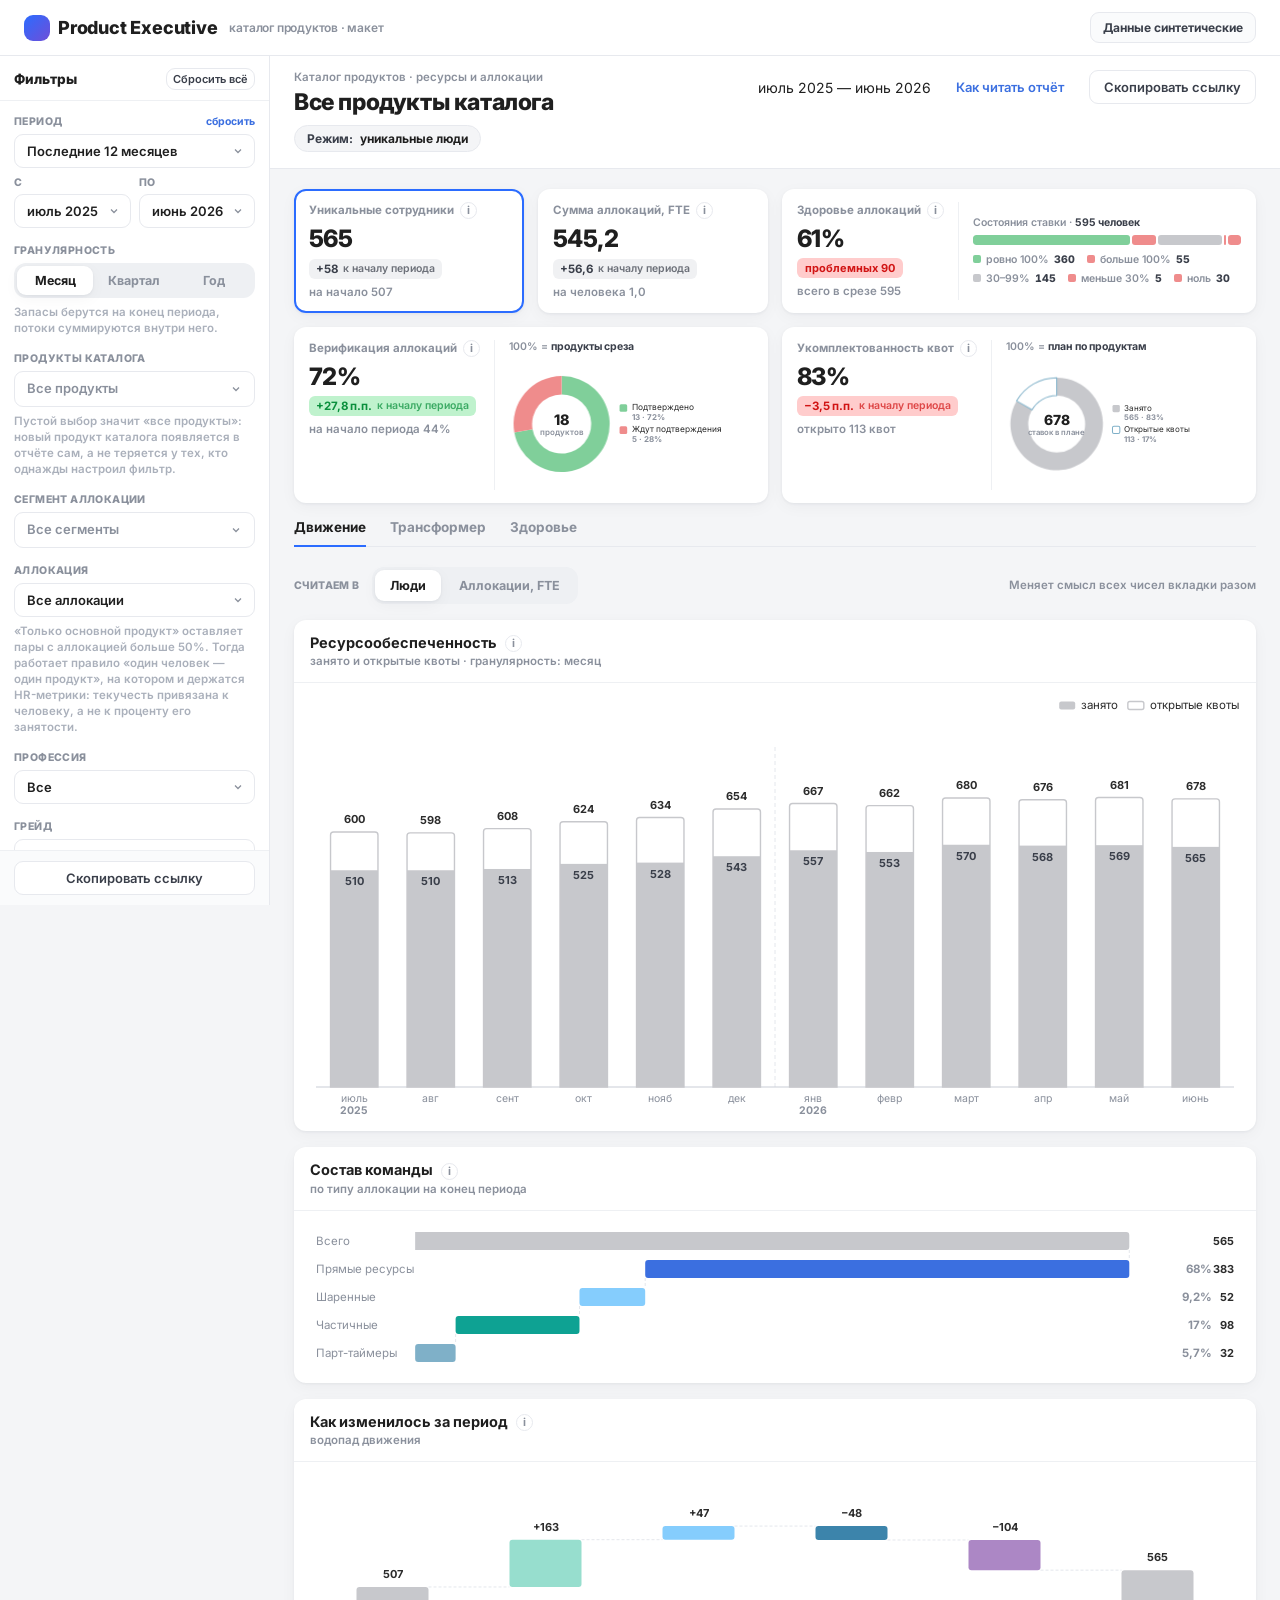
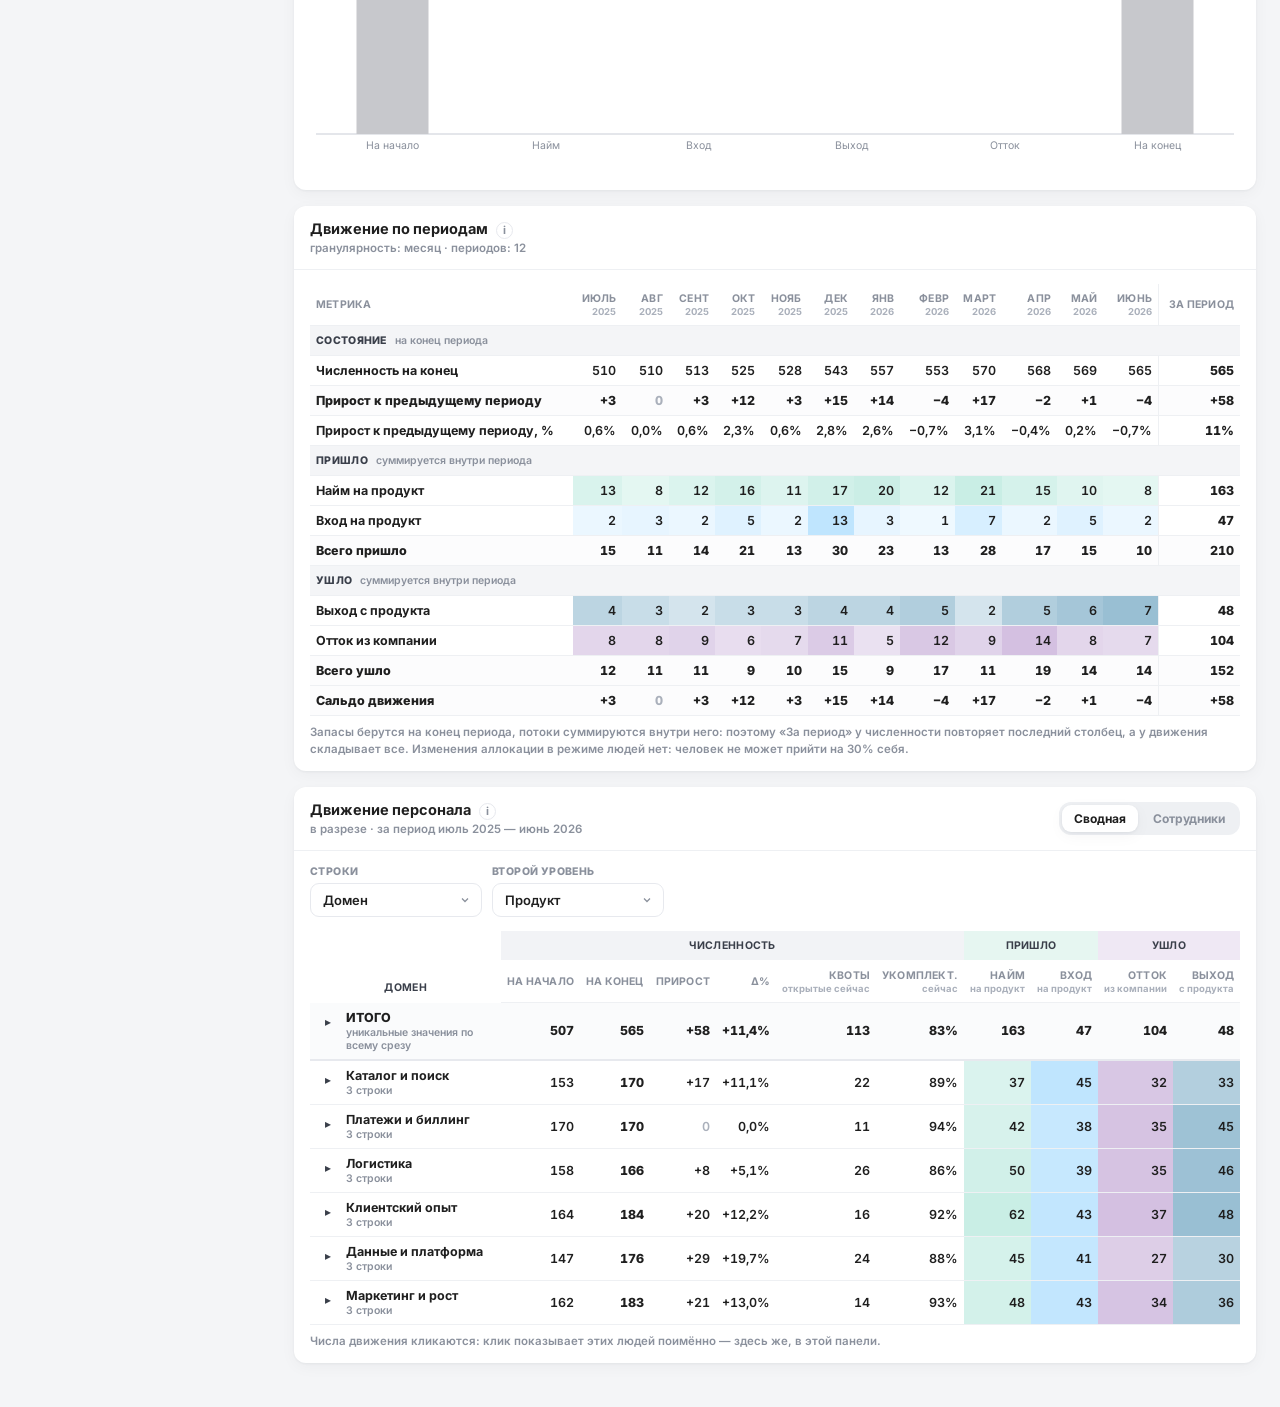
==== commit e3d40ab9: "Правки по ревью: KPI наверх, движение таблицей, здоровье отдельной вкладкой Ветка пересобрана поверх" ====
--- a/index.html
+++ b/index.html
@@ -59,7 +59,9 @@
         <label>Люди и аллокации — разные числа, и оба верные</label>
         <div class="fhint">Аллокация — процент занятости человека на продукте, поэтому один человек
           живёт сразу на нескольких продуктах. В режиме «Люди» он считается один раз, в режиме
-          «Аллокации» — своими процентами. Переключатель наверху меняет смысл всех чисел разом.</div>
+          «Аллокации» — своими процентами. Переключатель под вкладками меняет смысл всех чисел
+          вкладки разом. На вкладке «Здоровье» его нет: сумма аллокаций считается по человеку
+          целиком, а верификация — по продукту, и делить их на проценты не на что.</div>
       </div>
       <div class="fgrp">
         <label>Сумма по продуктам больше итога — так и должно быть</label>
@@ -67,6 +69,14 @@
           продуктов он аллоцирован, а в итоге считается один раз. По этой же причине переходы между
           продуктами внутри выбранного среза видны в строках и схлопываются в итоге: портфель они
           не меняют.</div>
+      </div>
+      <div class="fgrp">
+        <label>Полоса KPI одна на все вкладки</label>
+        <div class="fhint">Наверху стоит состояние среза: сколько людей и ставок, здоровье
+          аллокаций, верификация и укомплектованность. Оно не меняется при переходе между
+          вкладками — вкладка отвечает на вопрос «как менялось», полоса на вопрос «что сейчас».
+          У верификации и укомплектованности доля показана кольцом: это те две метрики, где
+          заранее известно, что принято за сто процентов.</div>
       </div>
       <div class="fgrp">
         <label>Четыре вида движения, а не два</label>
@@ -93,8 +103,10 @@
 <script src="data.js"></script>
 <script src="draw.js"></script>
 <script src="ui.js"></script>
-<script src="screens/overview.js"></script>
+<script src="screens/kpi.js"></script>
+<script src="screens/movement.js"></script>
 <script src="screens/transformer.js"></script>
+<script src="screens/health.js"></script>
 <script src="screens/people.js"></script>
 <script src="app.js"></script>
 </body>
--- a/styles.css
+++ b/styles.css
@@ -142,19 +142,47 @@
 .tree-row{display:flex;align-items:flex-start}
 .tree-row .opt-i{flex:1;min-width:0}
 
-/* «Только основной продукт» — такой же флажок, как остальные фильтры полки.
-   Тумблер выглядел деталью из другой системы: в полке уже есть один способ
-   включить фильтр, и второй заставлял разбираться, чем они отличаются. */
-.sw-row{display:flex;align-items:flex-start;gap:var(--s4);width:100%;text-align:left;
-  border:0;background:none;padding:5px var(--s3);border-radius:var(--r2);font:inherit;
-  font-size:var(--fs-body);font-weight:600;color:var(--ink2);cursor:pointer;line-height:1.35}
-.sw-row:hover{background:#f4f6fa}
-.sw{flex:none;width:15px;height:15px;margin-top:1px;border:1.5px solid #c9cdd6;
-  border-radius:var(--r1);background:#fff;position:relative}
-.sw-row.on .sw{background:var(--act);border-color:var(--act)}
-.sw-row.on .sw::after{content:'';position:absolute;left:4px;top:1px;width:4px;height:8px;
-  border:solid #fff;border-width:0 2px 2px 0;transform:rotate(45deg)}
-.sw-row .sw-t{min-width:0;flex:1}
+/* ===== Фильтр со списком =====
+   Полка знает ОДИН тип контрола: строка с текущим значением, которая
+   раскрывается. Развёрнутые галочки прямо в полке были чужеродной деталью
+   и съедали столько высоты, что нижние фильтры уходили за край. Галочки
+   остались, но внутри раскрытого списка. */
+.picker{position:relative}
+.pk-l{display:block;font-size:var(--fs-cap);text-transform:uppercase;letter-spacing:.4px;
+  color:var(--muted);font-weight:800;margin-bottom:var(--s3)}
+.pk-btn{display:flex;align-items:center;gap:var(--s4);width:100%;text-align:left;
+  border:1px solid var(--line);background:#fff;border-radius:var(--r3);
+  padding:8px var(--s6);font:inherit;font-size:13px;font-weight:600;color:var(--ink);
+  cursor:pointer;line-height:1.35}
+.pk-btn:hover{border-color:#c2c8d4}
+.picker.open .pk-btn{border-color:var(--act);box-shadow:0 0 0 3px var(--blue-bg)}
+.pk-v{flex:1;min-width:0;overflow:hidden;text-overflow:ellipsis;white-space:nowrap}
+/* Выбранное — обычным цветом текста, «все» — приглушённым: так с одного
+   взгляда видно, сужает этот фильтр выборку или нет. */
+.pk-v.dim{color:var(--muted)}
+.pk-cv{flex:none;width:12px;height:12px;background-repeat:no-repeat;background-position:center;
+  background-image:url("data:image/svg+xml;utf8,<svg xmlns='http://www.w3.org/2000/svg' width='12' height='12' viewBox='0 0 24 24' fill='none' stroke='%238a909c' stroke-width='2.5'><path d='M6 9l6 6 6-6'/></svg>");
+  transition:transform .15s}
+.picker.open .pk-cv{transform:rotate(180deg)}
+.pk-pop{position:absolute;z-index:40;left:0;right:0;top:calc(100% + 5px);
+  background:#fff;border:1px solid var(--line);border-radius:var(--r3);
+  box-shadow:var(--shadow-lg);overflow:hidden}
+.pk-s{padding:var(--s5) var(--s5) 0}
+.pk-s input{width:100%;border:1px solid var(--line);border-radius:var(--r2);
+  padding:7px var(--s5);font:inherit;font-size:var(--fs-body);font-weight:600;color:var(--ink)}
+.pk-s input:focus-visible{outline:none;border-color:var(--act);box-shadow:0 0 0 3px var(--blue-bg)}
+/* Список прокручивается внутри себя: восемнадцать продуктов не должны
+   растягивать полку и утаскивать за собой соседние фильтры. */
+.pk-body{max-height:262px;overflow-y:auto;padding:var(--s5)}
+.pk-none{padding:var(--s6) var(--s3);font-size:var(--fs-note);color:var(--muted);
+  font-weight:600;line-height:1.45}
+.pk-f{display:flex;align-items:center;justify-content:space-between;gap:var(--s5);
+  padding:var(--s5);border-top:1px solid var(--line2);background:#fafbfc}
+.pk-f button{border:0;background:transparent;padding:0;font:inherit;font-size:var(--fs-note);
+  color:var(--blue);font-weight:700;cursor:pointer}
+.pk-f button:hover{text-decoration:underline}
+.pk-f .pk-done{background:var(--act);color:#fff;border-radius:var(--r2);padding:6px var(--s7)}
+.pk-f .pk-done:hover{text-decoration:none;filter:brightness(1.06)}
 
 /* ===== Заголовок отчёта ===== */
 .reporthead{background:#fff;border-bottom:1px solid var(--line);padding:var(--s7) var(--s10) var(--s8)}
@@ -180,6 +208,11 @@
   color:var(--muted);font-weight:800}
 .moderow .sp{flex:1}
 .hint-txt{font-size:var(--fs-note);color:var(--muted);font-weight:600;max-width:520px;text-align:right}
+/* Вкладка без режима: вместо выключенного переключателя — фиксированная
+   единица счёта. Выключенный переключатель обещает, что его можно включить,
+   а здесь включать нечего: у метрик вкладки другой знаменатель. */
+.moderow.static .mode-fix{font-size:var(--fs-body);font-weight:800;color:var(--ink);
+  background:#f0f1f3;border-radius:var(--r-pill);padding:6px var(--s6)}
 .tabs{display:flex;gap:var(--s10);border-bottom:1px solid var(--line);margin:0 0 var(--s9)}
 .tab{border:0;background:none;padding:0 0 var(--s5);font:inherit;font-size:var(--fs-lead);
   font-weight:700;color:var(--muted);cursor:pointer;border-bottom:2px solid transparent;margin-bottom:-1px}
@@ -200,10 +233,6 @@
 .kpis.n3{grid-template-columns:repeat(3,minmax(0,1fr))}
 .kpis.n4{grid-template-columns:repeat(4,minmax(0,1fr))}
 .kpis.n5{grid-template-columns:repeat(5,minmax(0,1fr))}
-/* Шесть колонок под пять карточек: первая занимает две. Разложение состава
-   живёт внутри той карточки, число которой оно разбирает, — отдельной панели
-   во всю ширину экрана этот сюжет не заслуживает. */
-.kpis.n6{grid-template-columns:repeat(6,minmax(0,1fr))}
 .kpi{background:#fff;border-radius:var(--radius);box-shadow:var(--shadow);padding:13px 15px}
 .kpi .k-label{font-size:var(--fs-note);color:var(--muted);font-weight:700;margin-bottom:7px;
   display:flex;align-items:center;gap:var(--s3);flex-wrap:wrap}
@@ -212,6 +241,40 @@
 .kpi .k-row:empty{margin:0}
 .kpi .k-sub{font-size:var(--fs-note);color:var(--muted);font-weight:600}
 .kpi.lead-card{outline:2px solid var(--act);outline-offset:-2px}
+/* Двойная карточка: слева те же четыре строки, справа врезка. Из subgrid она
+   выходит намеренно — её содержимое раскладывается по горизонтали. Соседние
+   карточки продолжают выравниваться между собой.
+
+   Врезка внутри карточки однажды уже не сработала: в одинарной карточке
+   на график оставалось меньше двухсот пикселей, и разбивка мельчила имена
+   до нечитаемого. Здесь карточка занимает две колонки из четырёх — половину
+   полосы, — и врезке достаётся втрое больше места. Правило: врезка живёт
+   ТОЛЬКО в двойной карточке.
+
+   Левая колонка ужимается, а не толкает врезку: пока она стояла
+   flex:0 0 auto, длинная подпись под числом съедала всю ширину карточки,
+   и графику доставался ноль. */
+.kpi.wide{grid-column:span 2;grid-row:span 4;display:flex;align-items:stretch;
+  gap:var(--s7);min-width:0}
+.kpi.wide .h-left{display:flex;flex-direction:column;min-width:118px;flex:0 1 auto;
+  max-width:52%}
+.kpi.wide .h-left .k-row:first-of-type{margin-top:auto}
+.kpi.wide .h-left .k-sub{white-space:normal;line-height:1.35}
+.kpi.wide .h-aside{flex:1;min-width:0;display:flex;flex-direction:column;
+  justify-content:center;border-left:1px solid var(--line2);padding-left:var(--s7)}
+.kpi.wide .h-aside .svgchart{flex:1;min-height:0}
+.kpi.wide .h-cap{font-size:var(--fs-cap);color:var(--muted);font-weight:600;
+  margin-bottom:var(--s2);line-height:1.35}
+.kpi.wide .h-cap b{color:var(--ink2)}
+/* Состояния ставки: риска и числа под ней. Числа стоят на экране, а не только
+   в подсказке, — карточка обязана отвечать не только «в порядке ли данные»,
+   но и «чего именно не хватает». */
+.state-bar{display:flex;flex-direction:column;gap:var(--s4)}
+.sb-keys{display:flex;flex-wrap:wrap;gap:var(--s3) var(--s6)}
+.sb-k{display:inline-flex;align-items:center;gap:5px;font-size:var(--fs-cap);
+  color:var(--muted);font-weight:600;cursor:help;white-space:nowrap}
+.sb-k i{width:8px;height:8px;border-radius:2px;flex:0 0 auto}
+.sb-k b{color:var(--ink2);font-weight:800;font-variant-numeric:tabular-nums}
 /* Одна высота строк во всей полосе: карточка — subgrid на четыре строки
    родителя. Перенос заголовка в одной карточке добавляет строку ВСЕМ, зато
    значения и подписи остаются на одном уровне. @supports обязателен: без
@@ -219,21 +282,6 @@
 @supports (grid-template-rows:subgrid){
   .kpi{display:grid;grid-template-rows:subgrid;grid-row:span 4;row-gap:0}
 }
-/* Широкая карточка: слева те же четыре строки, справа график. Из subgrid она
-   выходит намеренно — её содержимое раскладывается по горизонтали, и
-   выравнивать по строкам внутри неё нечего. Соседние карточки продолжают
-   выравниваться между собой. */
-.kpi.hero{grid-column:span 2;grid-row:span 4;display:flex;align-items:stretch;
-  gap:var(--s7);min-width:0}
-.kpi.hero .h-left{display:flex;flex-direction:column;min-width:118px;flex:0 0 auto}
-.kpi.hero .h-left .k-row:first-of-type{margin-top:auto}
-.kpi.hero .h-aside{flex:1;min-width:0;display:flex;flex-direction:column;
-  border-left:1px solid var(--line2);padding-left:var(--s7)}
-.kpi.hero .h-aside .svgchart{flex:1;min-height:0}
-.kpi.hero .h-cap{font-size:var(--fs-cap);color:var(--muted);font-weight:600;
-  margin-bottom:var(--s2);line-height:1.35}
-.kpi.hero .h-cap b{color:var(--ink2)}
-
 /* Риска состава: форма распределения без таблицы. Числа — в подсказке. */
 .mini-bar{display:flex;width:100%;height:10px;gap:2px;border-radius:var(--r1);overflow:hidden}
 .mini-bar i{display:block;min-width:2px;border-radius:var(--r1);cursor:help;
@@ -269,11 +317,22 @@
    Иначе под узкой панелью копится серая пустота, которой там быть не должно. */
 .grid-60-40{display:grid;grid-template-columns:minmax(0,60fr) minmax(0,40fr);
   gap:var(--s8);align-items:stretch}
-.grid-60-40>.panel{display:flex;flex-direction:column;min-width:0}
+.grid-60-40>.panel,.grid-60-40>.col>.panel{display:flex;flex-direction:column;min-width:0}
 .grid-60-40>.panel>.panel-b{flex:1;min-height:0;display:flex;flex-direction:column}
 .grid-60-40 .panel-b.fill-b>.svgchart{flex:1;min-height:0}
+/* Колонка из двух панелей на месте одной. Верхняя стоит своей высотой —
+   у неё фиксированное число строк, — нижняя забирает весь остаток, чтобы
+   низ колонки совпал с низом соседней панели. Растягивать обе поровну
+   нельзя: под составом появилась бы пустота, которой там нечего делать. */
+.grid-60-40>.col{display:flex;flex-direction:column;gap:var(--s8);min-width:0}
+.grid-60-40>.col>.p-comp{flex:0 0 auto}
+.grid-60-40>.col>.p-wf{flex:1;min-height:0}
+.grid-60-40>.col>.p-wf>.panel-b{flex:1;min-height:0;display:flex;flex-direction:column}
 .p-dyn .chart-stack{flex:1;min-height:0;display:flex;flex-direction:column}
 .p-dyn .chart-stack>.svgchart{flex:0 0 auto}
+/* Растягивается только нижний график стопки: верхний читается по подписям
+   и лишняя высота ему ничего не добавляет. */
+.p-dyn .chart-stack>.svgchart.fill{flex:1;min-height:0}
 .stack{display:flex;flex-direction:column;gap:var(--s8)}
 
 /* ===== Дельты и метки ===== */
@@ -297,6 +356,17 @@
   font-family:inherit;font-size:11px;font-weight:700;line-height:1;letter-spacing:.2px;
   cursor:help;flex:0 0 auto;user-select:none;transition:border-color .12s,color .12s,background .12s}
 .info:hover{border-color:var(--act);background:var(--blue-bg);color:var(--act)}
+/* В карточке KPI значок стоит в flex-строке с общим зазором, а в заголовке
+   панели он идёт сразу за текстом — там отступ надо задать самому,
+   иначе он липнет к последней букве. */
+.panel-h .h-txt>span .info{margin-left:var(--s4);vertical-align:middle}
+/* Тот же значок внутри SVG: заголовки графиков живут в разметке картинки,
+   и объяснение обязано стоять у заголовка, а не отдельным элементом рядом. */
+.svgchart .ibadge{cursor:help}
+.svgchart .ibadge circle{fill:#fff;stroke:var(--line);stroke-width:1}
+.svgchart .ibadge text{fill:var(--muted)}
+.svgchart .ibadge:hover circle,.svgchart .ibadge:focus-visible circle{fill:var(--blue-bg);stroke:var(--act)}
+.svgchart .ibadge:hover text,.svgchart .ibadge:focus-visible text{fill:var(--act)}
 
 /* ===== Кольцевой индикатор доли ===== */
 .ring{display:inline-flex;align-items:center;gap:var(--s5)}
@@ -369,10 +439,34 @@
 .stable th,.mtx th{text-align:right}
 .stable th.txt,.mtx th.txt{text-align:left}
 
+/* ---------- Метрики по периодам ----------
+   Строки — метрики, столбцы — периоды. Группа строк отбита строкой-шапкой:
+   без неё «выход с продукта» и «прирост численности» стоят в одном списке
+   и читаются как однородные величины, хотя одна из них — поток, а другая
+   состояние. Итоговые строки группы набраны жирнее: они и есть то, ради
+   чего группу читают. */
+.mtable .grp-row td{background:#f4f5f7;font-size:var(--fs-cap);text-transform:uppercase;
+  letter-spacing:.3px;color:var(--ink2);font-weight:800;padding-top:var(--s4);
+  padding-bottom:var(--s4)}
+.mtable .grp-row td .unit-sub{display:inline;margin-left:var(--s4);text-transform:none;
+  letter-spacing:0}
+.mtable tr.sum td{font-weight:800;color:var(--ink);background:#fcfcfd}
+.mtable td.txt{white-space:normal}
+.mtable th.txt{min-width:220px}
+.dtable td.muted-c{color:var(--muted2)}
+.dtable td.txt .unit-sub{white-space:normal}
+.dtable th.txt{min-width:200px}
+
 /* ---------- Разбивка полосой в ячейке ----------
-   Кольца и горизонтальные бар-чарты для разбивок запрещены: доля читается
-   по числу точнее, чем по углу сектора. Полоса растёт от левого края —
-   у всех строк общий старт, поэтому длины сравниваются глазом. */
+   Горизонтальный бар-чарт ВМЕСТО таблицы для разбивок запрещён: доля
+   читается по числу точнее, чем по углу или по длине. Полоса растёт
+   от левого края — у всех строк общий старт, поэтому длины сравниваются
+   глазом, а числа стоят рядом в своей колонке.
+
+   Кольцо — исключение ровно на два случая: верификация и укомплектованность.
+   Там сама метрика ЕСТЬ доля, целое известно заранее (продукты среза, план
+   по ставкам), частей всего две, и числа по-прежнему подписаны рядом.
+   Разбивку на четыре и больше категорий кольцом не показываем. */
 .btable td.barcell,.btable th.bar-th{text-align:left;padding-left:var(--pad-cell)}
 /* Пояснение под именем строки переносится по словам. Общий запрет переносов
    в таблицах касается ЧИСЛОВЫХ колонок — их ужимать нельзя. Здесь же
@@ -421,6 +515,10 @@
   animation:tp-draw .76s cubic-bezier(.4,0,.2,1) both}
 .svgchart.anim .lnb{animation:tp-fade .5s ease-out both;animation-delay:.1s}
 .svgchart.anim .fade,.svgchart.anim .dot{animation:tp-fade .3s ease-out both}
+/* Дуга кольца проявляется, а не выкручивается из нуля: вращающийся сектор
+   читается как загрузка, а не как доля. */
+.svgchart.anim .arc{animation:tp-fade .42s ease-out both}
+.arc{cursor:help}
 
 /* ===== Список сотрудников ===== */
 .plist-tools{align-items:flex-end}
@@ -456,11 +554,6 @@
 .ev.e-up{background:#e0f2ef}
 .ev.e-dn{background:#ece5f3}
 .more{margin-top:var(--s6);text-align:center}
-/* Внешние строки и столбцы матрицы перетоков — границы портфеля,
-   а не ещё один продукт: помечены фоном. */
-.mtx .ext,.mtx tr.ext-row td{background:#fafbfc}
-.mtx tr.ext-row td.txt .row-body{color:var(--muted);font-weight:700}
-.mtx td.self{background:#f4f5f7;color:var(--muted2)}
 .pivot td.drill{cursor:pointer}
 .pivot td.drill:hover{box-shadow:inset 0 0 0 2px var(--act)}
 
@@ -551,16 +644,12 @@
    Пороги поставлены по замерам: полка 270px плюс минимальная ширина отчёта
    (примерно 860px под трансформер из десяти колонок) перестают помещаться
    около 1180px — там полка и уезжает в выдвижную панель. */
-@media(max-width:1360px){
-  /* Три колонки, а не четыре: широкая карточка занимает две, и при трёх
-     колонках второй ряд заполняется целиком — при четырёх в нём остаются
-     две пустые клетки. Порог по замеру: ниже 1360px колонка в шестиполосной
-     сетке становится уже 176px, минимальной ширины карточки. */
-  .kpis.n6{grid-template-columns:repeat(3,minmax(0,1fr))}
-}
 @media(max-width:1320px){
   .kpis.n5{grid-template-columns:repeat(3,minmax(0,1fr))}
   .grid2,.grid-60-40{grid-template-columns:1fr}
+  /* Колонка развалилась в общий поток — растягивать водопад больше не по
+     чему, и он встаёт своей высотой, как обычная панель. */
+  .grid-60-40>.col{display:contents}
 }
 @media(max-width:1180px){
   .layout{display:block}
@@ -576,11 +665,12 @@
   .reporthead{padding:var(--s7) var(--s9)}
 }
 @media(max-width:900px){
-  .kpis,.kpis.n3,.kpis.n4,.kpis.n5,.kpis.n6{grid-template-columns:repeat(2,minmax(0,1fr));gap:var(--s5)}
+  .kpis,.kpis.n3,.kpis.n4,.kpis.n5{grid-template-columns:repeat(2,minmax(0,1fr));gap:var(--s5)}
   /* Двойная карточка на планшете занимает всю ширину и раскладывается
-     сверху вниз: график рядом с числом в 160px не читается. */
-  .kpi.hero{flex-direction:column;gap:var(--s5)}
-  .kpi.hero .h-aside{border-left:0;border-top:1px solid var(--line2);
+     сверху вниз: врезка рядом с числом в 160px не читается. */
+  .kpi.wide{flex-direction:column;gap:var(--s5)}
+  .kpi.wide .h-left{max-width:none}
+  .kpi.wide .h-aside{border-left:0;border-top:1px solid var(--line2);
     padding-left:0;padding-top:var(--s5);min-height:118px}
   /* На узком экране таблица прокручивается, а не переносится: ужать числовые
      колонки нельзя — между значениями останется меньше воздуха, чем внутри них. */
@@ -590,8 +680,8 @@
   .panel-h .sub-tabs{margin-left:0}
 }
 @media(max-width:640px){
-  .kpis,.kpis.n2,.kpis.n3,.kpis.n4,.kpis.n5,.kpis.n6{grid-template-columns:1fr}
-  .kpi.hero{grid-column:span 1}
+  .kpis,.kpis.n2,.kpis.n3,.kpis.n4,.kpis.n5{grid-template-columns:1fr}
+  .kpi.wide{grid-column:span 1}
   .sub-tabs{display:flex;overflow-x:auto;max-width:100%}
   .panel-h{padding:var(--s6)}.panel-b{padding:var(--s5)}
   .content{padding:var(--s6)}
